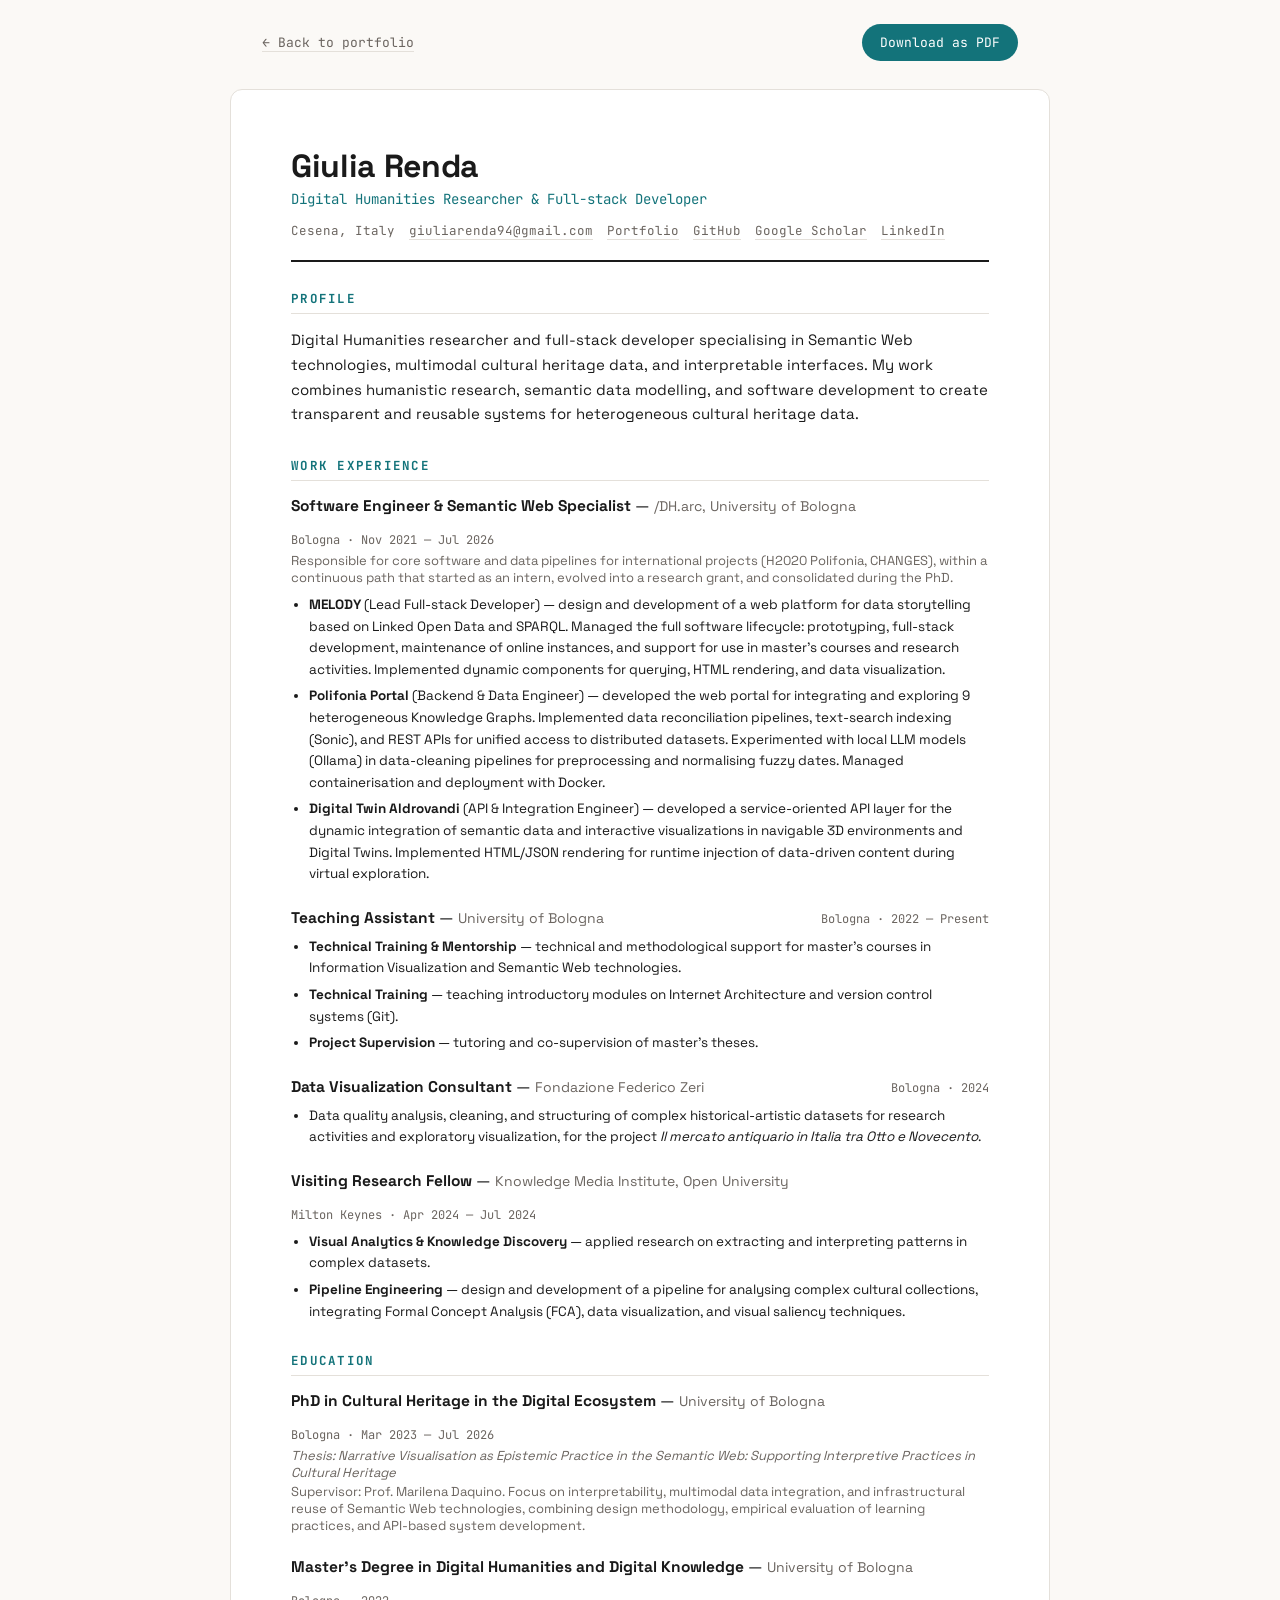
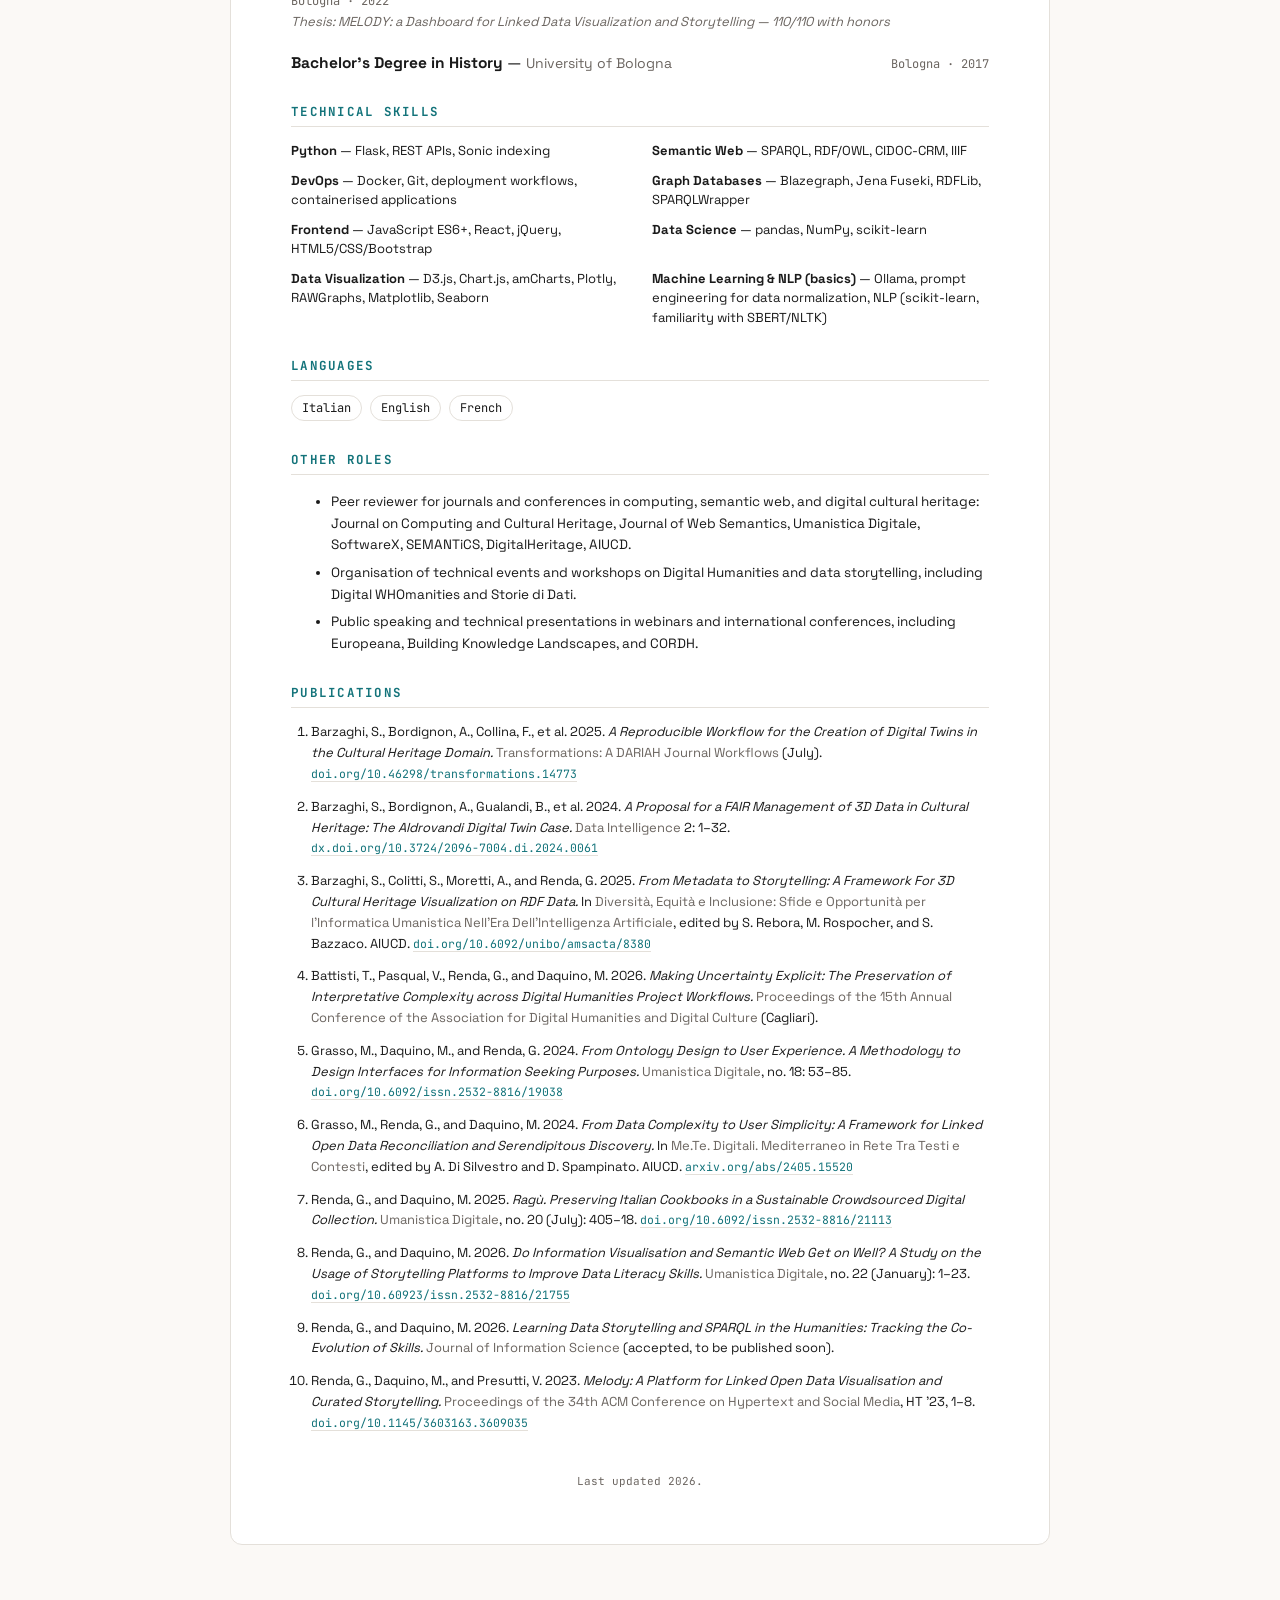
==== cv.html @ a8951ff9 "href" ====
<!DOCTYPE html>
<html lang="en">

<head>
    <meta charset="UTF-8">
    <meta name="viewport" content="width=device-width, initial-scale=1.0">
    <title>Giulia Renda — CV</title>
    <meta name="description" content="CV — Giulia Renda, Digital Humanities Researcher & Full-stack Developer.">
    <link rel="preconnect" href="https://fonts.googleapis.com">
    <link
        href="https://fonts.googleapis.com/css2?family=Space+Grotesk:wght@400;500;600;700&family=JetBrains+Mono:wght@400;500;700&display=swap"
        rel="stylesheet">
    <style>
        :root {
            --bg: #FBF9F6;
            --ink: #1A1A1A;
            --sub: #6b6560;
            --primary: #13737A;
            --accent: #FBCA89;
            --line: #E4E0DA;
            --font-display: 'Space Grotesk', sans-serif;
            --font-mono: 'JetBrains Mono', monospace;
        }

        * {
            box-sizing: border-box;
        }

        body {
            margin: 0;
            background: var(--bg);
            color: var(--ink);
            font-family: var(--font-display);
        }

        a {
            color: var(--primary);
        }

        .no-print {
            max-width: 820px;
            margin: 0 auto;
            padding: 24px 32px 0;
            display: flex;
            justify-content: space-between;
            align-items: center;
            gap: 16px;
            flex-wrap: wrap;
        }

        .back-link {
            font-family: var(--font-mono);
            font-size: 13px;
            text-decoration: none;
            color: var(--sub);
            border-bottom: 1px solid var(--line);
        }

        .back-link:hover {
            color: var(--primary);
            border-color: var(--primary);
        }

        .print-btn {
            font-family: var(--font-mono);
            font-size: 13px;
            color: #fff;
            background: var(--primary);
            border: none;
            padding: 10px 18px;
            border-radius: 100px;
            cursor: pointer;
            transition: background .18s;
        }

        .print-btn:hover {
            background: #0f5c62;
        }

        .cv {
            max-width: 820px;
            margin: 28px auto 80px;
            padding: 56px 60px;
            background: #fff;
            border: 1px solid var(--line);
            border-radius: 12px;
        }

        .cv-header {
            border-bottom: 2px solid var(--ink);
            padding-bottom: 20px;
            margin-bottom: 28px;
        }

        .cv-header h1 {
            font-size: 32px;
            font-weight: 700;
            margin: 0 0 4px;
            letter-spacing: -0.01em;
        }

        .cv-header .title {
            font-family: var(--font-mono);
            font-size: 14px;
            color: var(--primary);
            margin-bottom: 14px;
        }

        .contact-row {
            display: flex;
            flex-wrap: wrap;
            gap: 14px;
            font-family: var(--font-mono);
            font-size: 12.5px;
            color: var(--sub);
        }

        .contact-row a {
            color: var(--sub);
            text-decoration: none;
            border-bottom: 1px solid var(--line);
        }

        .contact-row a:hover {
            color: var(--primary);
            border-color: var(--primary);
        }

        section {
            margin-bottom: 30px;
        }

        h2 {
            font-family: var(--font-mono);
            font-size: 12.5px;
            text-transform: uppercase;
            letter-spacing: .1em;
            color: var(--primary);
            margin: 0 0 14px;
            padding-bottom: 6px;
            border-bottom: 1px solid var(--line);
        }

        p.summary {
            font-size: 15px;
            line-height: 1.65;
            color: var(--ink);
            margin: 0;
        }

        .entry {
            margin-bottom: 22px;
        }

        .entry:last-child {
            margin-bottom: 0;
        }

        .entry-head {
            display: flex;
            justify-content: space-between;
            align-items: baseline;
            gap: 16px;
            flex-wrap: wrap;
            margin-bottom: 4px;
        }

        .entry-role {
            font-weight: 700;
            font-size: 15.5px;
        }

        .entry-org {
            color: var(--sub);
            font-size: 14px;
        }

        .entry-meta {
            font-family: var(--font-mono);
            font-size: 12px;
            color: var(--sub);
            white-space: nowrap;
        }

        .entry-note {
            font-size: 13px;
            color: var(--sub);
            margin: 2px 0 6px;
        }

        .entry ul {
            margin: 8px 0 0;
            padding-left: 18px;
        }

        .entry li {
            font-size: 13.5px;
            line-height: 1.6;
            margin-bottom: 5px;
            color: var(--ink);
        }

        .entry .thesis {
            font-size: 13px;
            color: var(--sub);
            font-style: italic;
            margin-top: 4px;
        }

        .entry .supervisor {
            font-size: 13px;
            color: var(--sub);
            margin-top: 2px;
        }

        .skills-grid {
            display: grid;
            grid-template-columns: 1fr 1fr;
            gap: 10px 24px;
        }

        @media (max-width:600px) {
            .skills-grid {
                grid-template-columns: 1fr;
            }
        }

        .skill-row {
            font-size: 13px;
            line-height: 1.5;
        }

        .skill-row b {
            font-weight: 700;
        }

        .tags {
            display: flex;
            flex-wrap: wrap;
            gap: 8px;
        }

        .lang-tag {
            font-family: var(--font-mono);
            font-size: 12px;
            border: 1px solid var(--line);
            padding: 4px 10px;
            border-radius: 100px;
        }

        .other-roles li {
            font-size: 13.5px;
            line-height: 1.6;
            margin-bottom: 6px;
        }

        .pub-list {
            list-style: decimal;
            margin: 0;
            padding-left: 20px;
        }

        .pub-list li {
            font-size: 13px;
            line-height: 1.6;
            margin-bottom: 12px;
            color: var(--ink);
        }

        .pub-list .pub-title {
            font-style: italic;
        }

        .pub-list .pub-venue {
            color: var(--sub);
        }

        .pub-list a {
            font-family: var(--font-mono);
            font-size: 11.5px;
            text-decoration: none;
            border-bottom: 1px solid var(--line);
            white-space: nowrap;
        }

        .pub-list a:hover {
            color: var(--primary);
            border-color: var(--primary);
        }

        footer.cv-footer {
            font-family: var(--font-mono);
            font-size: 11px;
            color: var(--sub);
            text-align: center;
            margin-top: 40px;
        }

        @media print {
            body {
                background: #fff;
            }

            .no-print {
                display: none;
            }

            .cv {
                border: none;
                border-radius: 0;
                padding: 0;
                margin: 0;
                max-width: none;
            }

            a {
                color: var(--ink);
                text-decoration: underline;
            }

            @page {
                margin: 16mm;
            }
        }
    </style>
</head>

<body>

    <div class="no-print">
        <a class="back-link" href="index.html">← Back to portfolio</a>
        <button class="print-btn" onclick="window.print()">Download as PDF</button>
    </div>

    <main class="cv">
        <div class="cv-header">
            <h1>Giulia Renda</h1>
            <div class="title">Digital Humanities Researcher &amp; Full-stack Developer</div>
            <div class="contact-row">
                <span>Cesena, Italy</span>
                <a href="mailto:giuliarenda94@gmail.com">giuliarenda94@gmail.com</a>
                <a href="index.html">Portfolio</a>
                <a href="https://github.com/mondoboia" target="_blank" rel="noopener">GitHub</a>
                <a href="https://scholar.google.com/citations?user=-8XDbmkAAAAJ&hl=it" target="_blank"
                    rel="noopener">Google Scholar</a>
                <a href="https://www.linkedin.com/in/giuliarenda" target="_blank" rel="noopener">LinkedIn</a>
            </div>
        </div>

        <section>
            <h2>Profile</h2>
            <p class="summary">Digital Humanities researcher and full-stack developer specialising in Semantic Web
                technologies, multimodal cultural heritage data, and interpretable interfaces. My work combines
                humanistic research, semantic data modelling, and software development to create transparent and
                reusable systems for heterogeneous cultural heritage data.</p>
        </section>

        <section>
            <h2>Work Experience</h2>

            <div class="entry">
                <div class="entry-head">
                    <div><span class="entry-role">Software Engineer &amp; Semantic Web Specialist</span> — <span
                            class="entry-org">/DH.arc, University of Bologna</span></div>
                    <div class="entry-meta">Bologna · Nov 2021 — Jul 2026</div>
                </div>
                <div class="entry-note">Responsible for core software and data pipelines for international projects
                    (H2020 Polifonia, CHANGES), within a continuous path that started as an intern, evolved into a
                    research grant, and consolidated during the PhD.</div>
                <ul>
                    <li><b>MELODY</b> (Lead Full-stack Developer) — design and development of a web platform for data
                        storytelling based on Linked Open Data and SPARQL. Managed the full software lifecycle:
                        prototyping, full-stack development, maintenance of online instances, and support for use in
                        master's courses and research activities. Implemented dynamic components for querying, HTML
                        rendering, and data visualization.</li>
                    <li><b>Polifonia Portal</b> (Backend &amp; Data Engineer) — developed the web portal for integrating
                        and exploring 9 heterogeneous Knowledge Graphs. Implemented data reconciliation pipelines,
                        text-search indexing (Sonic), and REST APIs for unified access to distributed datasets.
                        Experimented with local LLM models (Ollama) in data-cleaning pipelines for preprocessing and
                        normalising fuzzy dates. Managed containerisation and deployment with Docker.</li>
                    <li><b>Digital Twin Aldrovandi</b> (API &amp; Integration Engineer) — developed a service-oriented
                        API layer for the dynamic integration of semantic data and interactive visualizations in
                        navigable 3D environments and Digital Twins. Implemented HTML/JSON rendering for runtime
                        injection of data-driven content during virtual exploration.</li>
                </ul>
            </div>

            <div class="entry">
                <div class="entry-head">
                    <div><span class="entry-role">Teaching Assistant</span> — <span class="entry-org">University of
                            Bologna</span></div>
                    <div class="entry-meta">Bologna · 2022 — Present</div>
                </div>
                <ul>
                    <li><b>Technical Training &amp; Mentorship</b> — technical and methodological support for master's
                        courses in Information Visualization and Semantic Web technologies.</li>
                    <li><b>Technical Training</b> — teaching introductory modules on Internet Architecture and version
                        control systems (Git).</li>
                    <li><b>Project Supervision</b> — tutoring and co-supervision of master's theses.</li>
                </ul>
            </div>

            <div class="entry">
                <div class="entry-head">
                    <div><span class="entry-role">Data Visualization Consultant</span> — <span
                            class="entry-org">Fondazione Federico Zeri</span></div>
                    <div class="entry-meta">Bologna · 2024</div>
                </div>
                <ul>
                    <li>Data quality analysis, cleaning, and structuring of complex historical-artistic datasets for
                        research activities and exploratory visualization, for the project <i>Il mercato antiquario in
                            Italia tra Otto e Novecento</i>.</li>
                </ul>
            </div>

            <div class="entry">
                <div class="entry-head">
                    <div><span class="entry-role">Visiting Research Fellow</span> — <span class="entry-org">Knowledge
                            Media Institute, Open University</span></div>
                    <div class="entry-meta">Milton Keynes · Apr 2024 — Jul 2024</div>
                </div>
                <ul>
                    <li><b>Visual Analytics &amp; Knowledge Discovery</b> — applied research on extracting and
                        interpreting patterns in complex datasets.</li>
                    <li><b>Pipeline Engineering</b> — design and development of a pipeline for analysing complex
                        cultural collections, integrating Formal Concept Analysis (FCA), data visualization, and visual
                        saliency techniques.</li>
                </ul>
            </div>
        </section>

        <section>
            <h2>Education</h2>

            <div class="entry">
                <div class="entry-head">
                    <div><span class="entry-role">PhD in Cultural Heritage in the Digital Ecosystem</span> — <span
                            class="entry-org">University of Bologna</span></div>
                    <div class="entry-meta">Bologna · Mar 2023 — Jul 2026</div>
                </div>
                <div class="thesis">Thesis: Narrative Visualisation as Epistemic Practice in the Semantic Web:
                    Supporting Interpretive Practices in Cultural Heritage</div>
                <div class="supervisor">Supervisor: Prof. Marilena Daquino. Focus on interpretability, multimodal data
                    integration, and infrastructural reuse of Semantic Web technologies, combining design methodology,
                    empirical evaluation of learning practices, and API-based system development.</div>
            </div>

            <div class="entry">
                <div class="entry-head">
                    <div><span class="entry-role">Master's Degree in Digital Humanities and Digital Knowledge</span> —
                        <span class="entry-org">University of Bologna</span>
                    </div>
                    <div class="entry-meta">Bologna · 2022</div>
                </div>
                <div class="thesis">Thesis: MELODY: a Dashboard for Linked Data Visualization and Storytelling — 110/110
                    with honors</div>
            </div>

            <div class="entry">
                <div class="entry-head">
                    <div><span class="entry-role">Bachelor's Degree in History</span> — <span
                            class="entry-org">University of Bologna</span></div>
                    <div class="entry-meta">Bologna · 2017</div>
                </div>
            </div>
        </section>

        <section>
            <h2>Technical Skills</h2>
            <div class="skills-grid">
                <div class="skill-row"><b>Python</b> — Flask, REST APIs, Sonic indexing</div>
                <div class="skill-row"><b>Semantic Web</b> — SPARQL, RDF/OWL, CIDOC-CRM, IIIF</div>
                <div class="skill-row"><b>DevOps</b> — Docker, Git, deployment workflows, containerised applications
                </div>
                <div class="skill-row"><b>Graph Databases</b> — Blazegraph, Jena Fuseki, RDFLib, SPARQLWrapper</div>
                <div class="skill-row"><b>Frontend</b> — JavaScript ES6+, React, jQuery, HTML5/CSS/Bootstrap</div>
                <div class="skill-row"><b>Data Science</b> — pandas, NumPy, scikit-learn</div>
                <div class="skill-row"><b>Data Visualization</b> — D3.js, Chart.js, amCharts, Plotly, RAWGraphs,
                    Matplotlib, Seaborn</div>
                <div class="skill-row"><b>Machine Learning &amp; NLP (basics)</b> — Ollama, prompt engineering for data
                    normalization, NLP (scikit-learn, familiarity with SBERT/NLTK)</div>
            </div>
        </section>

        <section>
            <h2>Languages</h2>
            <div class="tags">
                <span class="lang-tag">Italian</span>
                <span class="lang-tag">English</span>
                <span class="lang-tag">French</span>
            </div>
        </section>

        <section>
            <h2>Other Roles</h2>
            <ul class="other-roles">
                <li>Peer reviewer for journals and conferences in computing, semantic web, and digital cultural
                    heritage: Journal on Computing and Cultural Heritage, Journal of Web Semantics, Umanistica Digitale,
                    SoftwareX, SEMANTiCS, DigitalHeritage, AIUCD.</li>
                <li>Organisation of technical events and workshops on Digital Humanities and data storytelling,
                    including Digital WHOmanities and Storie di Dati.</li>
                <li>Public speaking and technical presentations in webinars and international conferences, including
                    Europeana, Building Knowledge Landscapes, and CORDH.</li>
            </ul>
        </section>

        <section>
            <h2>Publications</h2>
            <ol class="pub-list">
                <li>Barzaghi, S., Bordignon, A., Collina, F., et al. 2025. <span class="pub-title">A Reproducible
                        Workflow for the Creation of Digital Twins in the Cultural Heritage Domain.</span> <span
                        class="pub-venue">Transformations: A DARIAH Journal Workflows</span> (July). <a
                        href="https://doi.org/10.46298/transformations.14773" target="_blank"
                        rel="noopener">doi.org/10.46298/transformations.14773</a></li>
                <li>Barzaghi, S., Bordignon, A., Gualandi, B., et al. 2024. <span class="pub-title">A Proposal for a
                        FAIR Management of 3D Data in Cultural Heritage: The Aldrovandi Digital Twin Case.</span> <span
                        class="pub-venue">Data Intelligence</span> 2: 1–32. <a
                        href="https://dx.doi.org/10.3724/2096-7004.di.2024.0061" target="_blank"
                        rel="noopener">dx.doi.org/10.3724/2096-7004.di.2024.0061</a></li>
                <li>Barzaghi, S., Colitti, S., Moretti, A., and Renda, G. 2025. <span class="pub-title">From Metadata to
                        Storytelling: A Framework For 3D Cultural Heritage Visualization on RDF Data.</span> In <span
                        class="pub-venue">Diversità, Equità e Inclusione: Sfide e Opportunità per l'Informatica
                        Umanistica Nell'Era Dell'Intelligenza Artificiale</span>, edited by S. Rebora, M. Rospocher, and
                    S. Bazzaco. AIUCD. <a href="https://doi.org/10.6092/unibo/amsacta/8380" target="_blank"
                        rel="noopener">doi.org/10.6092/unibo/amsacta/8380</a></li>
                <li>Battisti, T., Pasqual, V., Renda, G., and Daquino, M. 2026. <span class="pub-title">Making
                        Uncertainty Explicit: The Preservation of Interpretative Complexity across Digital Humanities
                        Project Workflows.</span> <span class="pub-venue">Proceedings of the 15th Annual Conference of
                        the Association for Digital Humanities and Digital Culture</span> (Cagliari).</li>
                <li>Grasso, M., Daquino, M., and Renda, G. 2024. <span class="pub-title">From Ontology Design to User
                        Experience. A Methodology to Design Interfaces for Information Seeking Purposes.</span> <span
                        class="pub-venue">Umanistica Digitale</span>, no. 18: 53–85. <a
                        href="https://doi.org/10.6092/issn.2532-8816/19038" target="_blank"
                        rel="noopener">doi.org/10.6092/issn.2532-8816/19038</a></li>
                <li>Grasso, M., Renda, G., and Daquino, M. 2024. <span class="pub-title">From Data Complexity to User
                        Simplicity: A Framework for Linked Open Data Reconciliation and Serendipitous Discovery.</span>
                    In <span class="pub-venue">Me.Te. Digitali. Mediterraneo in Rete Tra Testi e Contesti</span>, edited
                    by A. Di Silvestro and D. Spampinato. AIUCD. <a href="https://arxiv.org/abs/2405.15520"
                        target="_blank" rel="noopener">arxiv.org/abs/2405.15520</a></li>
                <li>Renda, G., and Daquino, M. 2025. <span class="pub-title">Ragù. Preserving Italian Cookbooks in a
                        Sustainable Crowdsourced Digital Collection.</span> <span class="pub-venue">Umanistica
                        Digitale</span>, no. 20 (July): 405–18. <a href="https://doi.org/10.6092/issn.2532-8816/21113"
                        target="_blank" rel="noopener">doi.org/10.6092/issn.2532-8816/21113</a></li>
                <li>Renda, G., and Daquino, M. 2026. <span class="pub-title">Do Information Visualisation and Semantic
                        Web Get on Well? A Study on the Usage of Storytelling Platforms to Improve Data Literacy
                        Skills.</span> <span class="pub-venue">Umanistica Digitale</span>, no. 22 (January): 1–23. <a
                        href="https://doi.org/10.60923/issn.2532-8816/21755" target="_blank"
                        rel="noopener">doi.org/10.60923/issn.2532-8816/21755</a></li>
                <li>Renda, G., and Daquino, M. 2026. <span class="pub-title">Learning Data Storytelling and SPARQL in
                        the Humanities: Tracking the Co-Evolution of Skills.</span> <span class="pub-venue">Journal of
                        Information Science</span> (accepted, to be published soon).</li>
                <li>Renda, G., Daquino, M., and Presutti, V. 2023. <span class="pub-title">Melody: A Platform for Linked
                        Open Data Visualisation and Curated Storytelling.</span> <span class="pub-venue">Proceedings of
                        the 34th ACM Conference on Hypertext and Social Media</span>, HT '23, 1–8. <a
                        href="https://doi.org/10.1145/3603163.3609035" target="_blank"
                        rel="noopener">doi.org/10.1145/3603163.3609035</a></li>
            </ol>
        </section>

        <footer class="cv-footer">Last updated 2026.</footer>
    </main>

</body>

</html>
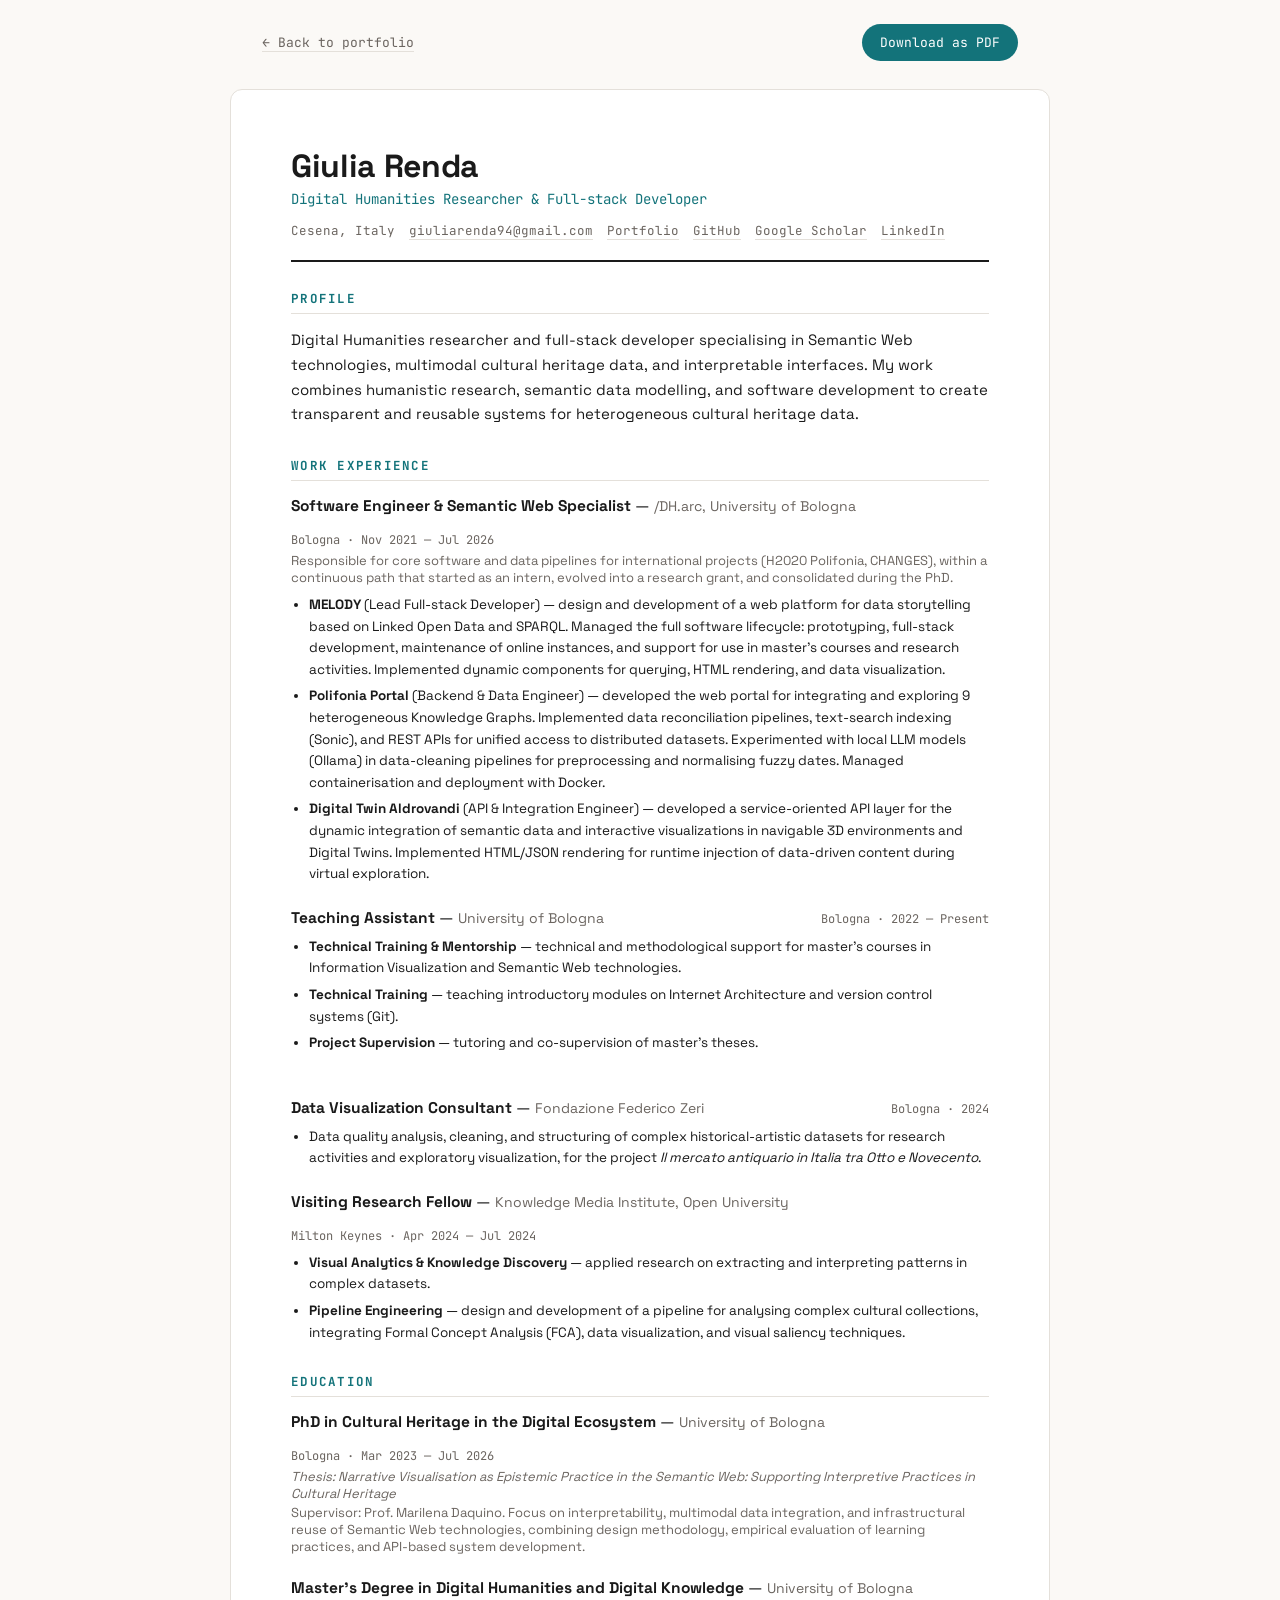
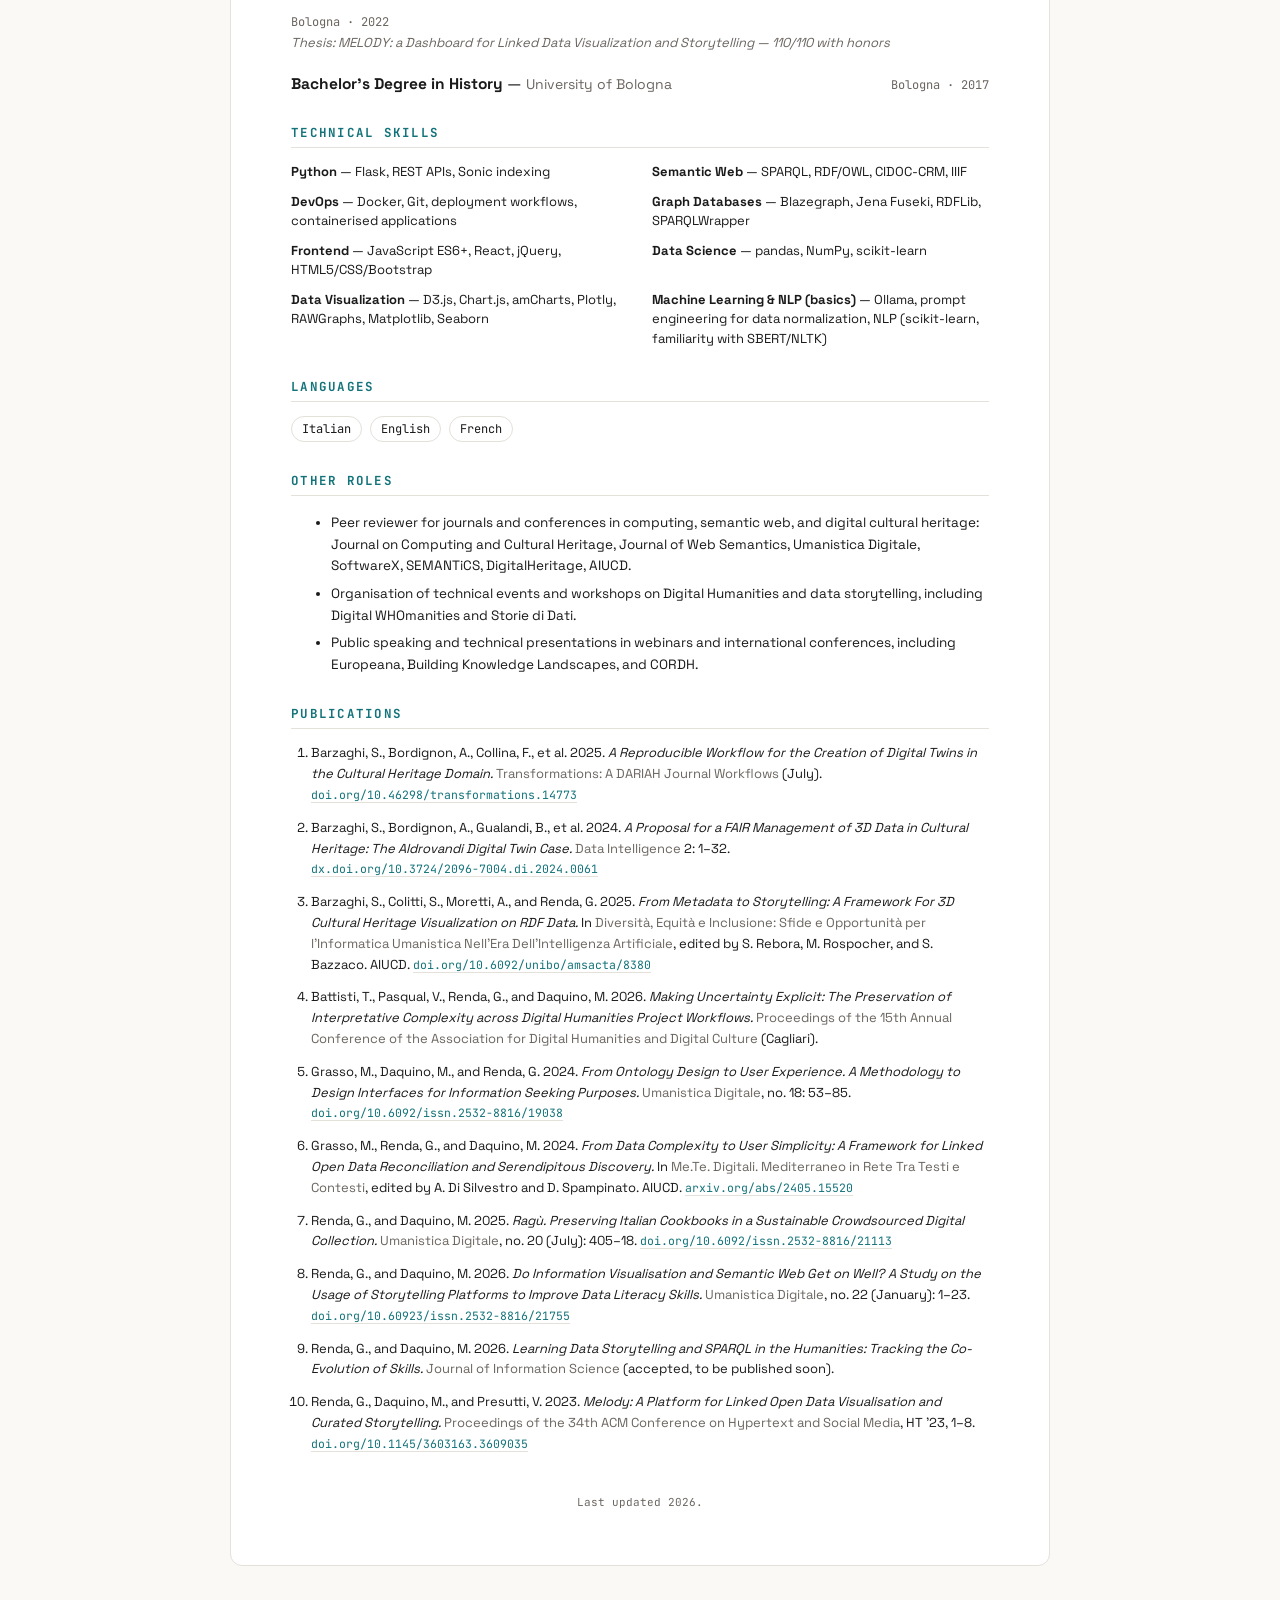
==== commit d3fd4d96: "stack terminology" ====
--- a/cv.html
+++ b/cv.html
@@ -399,7 +399,7 @@
                     <li><b>Project Supervision</b> — tutoring and co-supervision of master's theses.</li>
                 </ul>
             </div>
-
+            <br>
             <div class="entry">
                 <div class="entry-head">
                     <div><span class="entry-role">Data Visualization Consultant</span> — <span
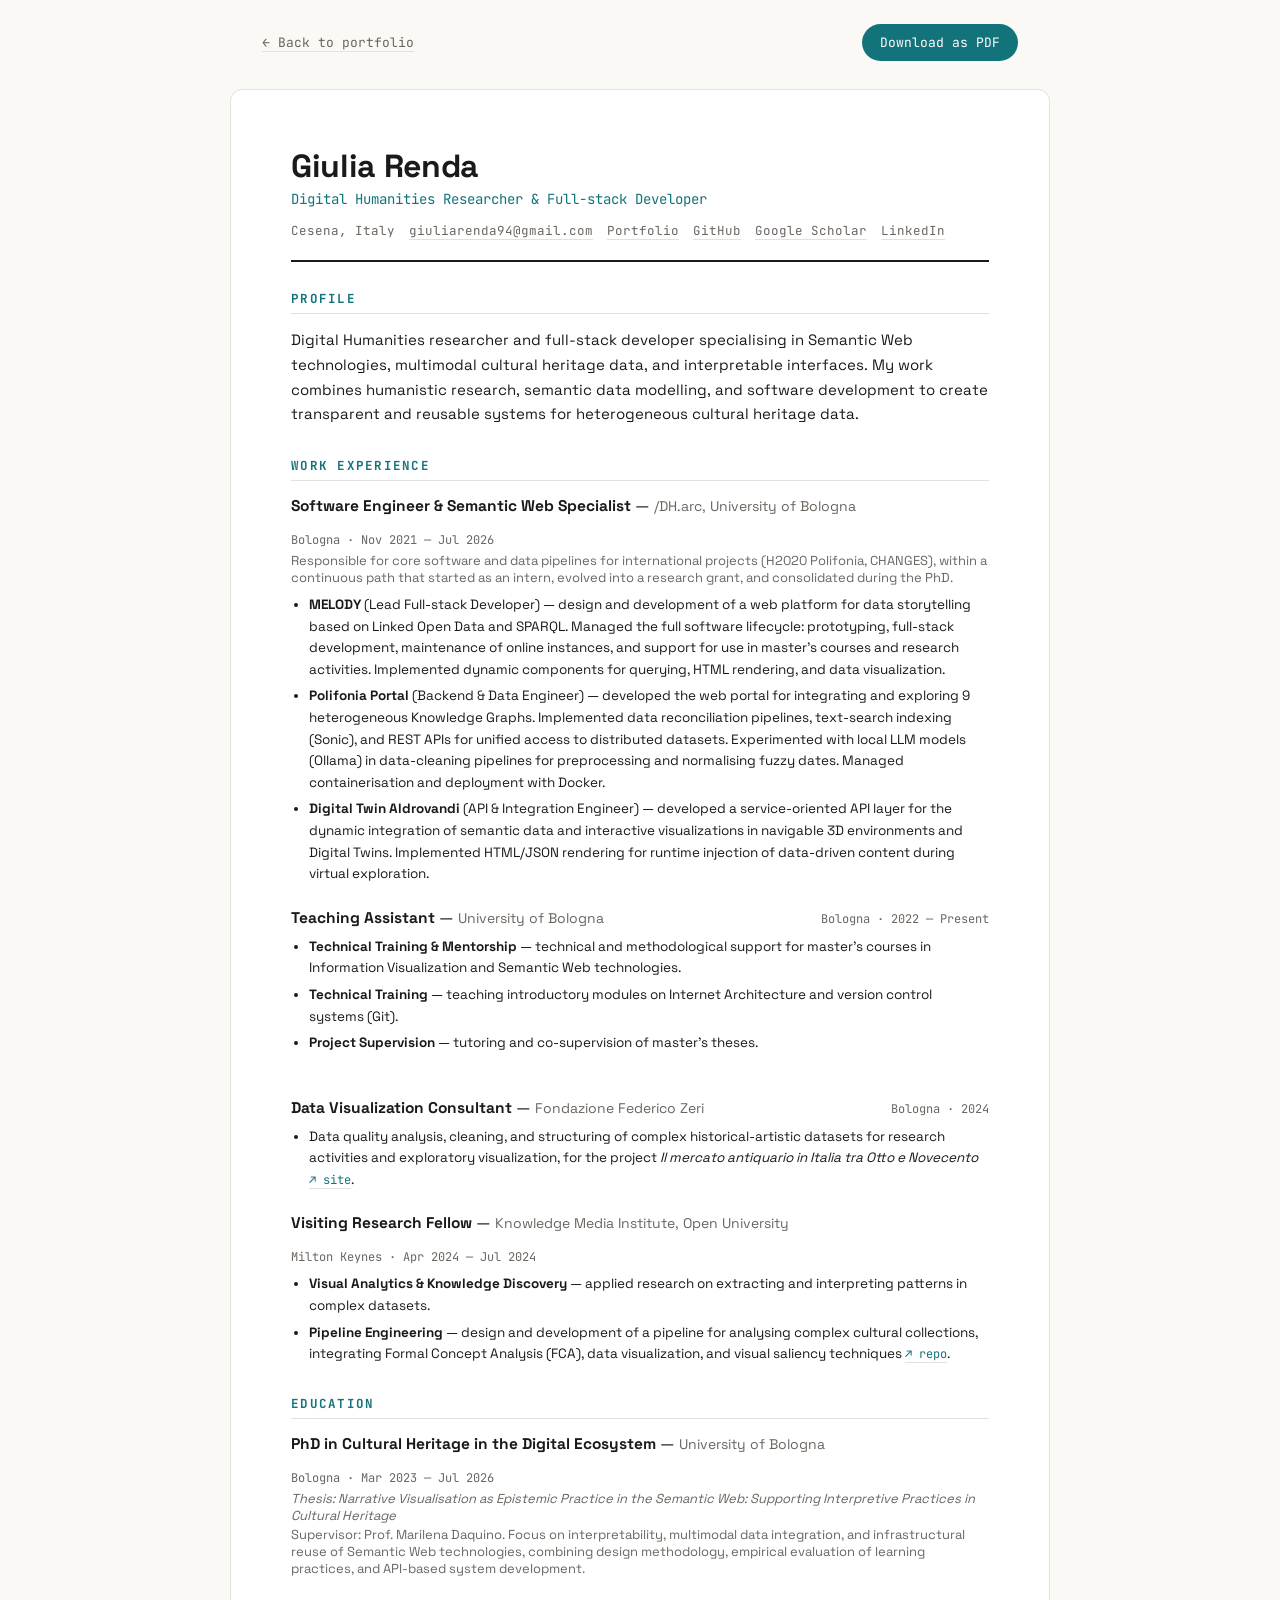
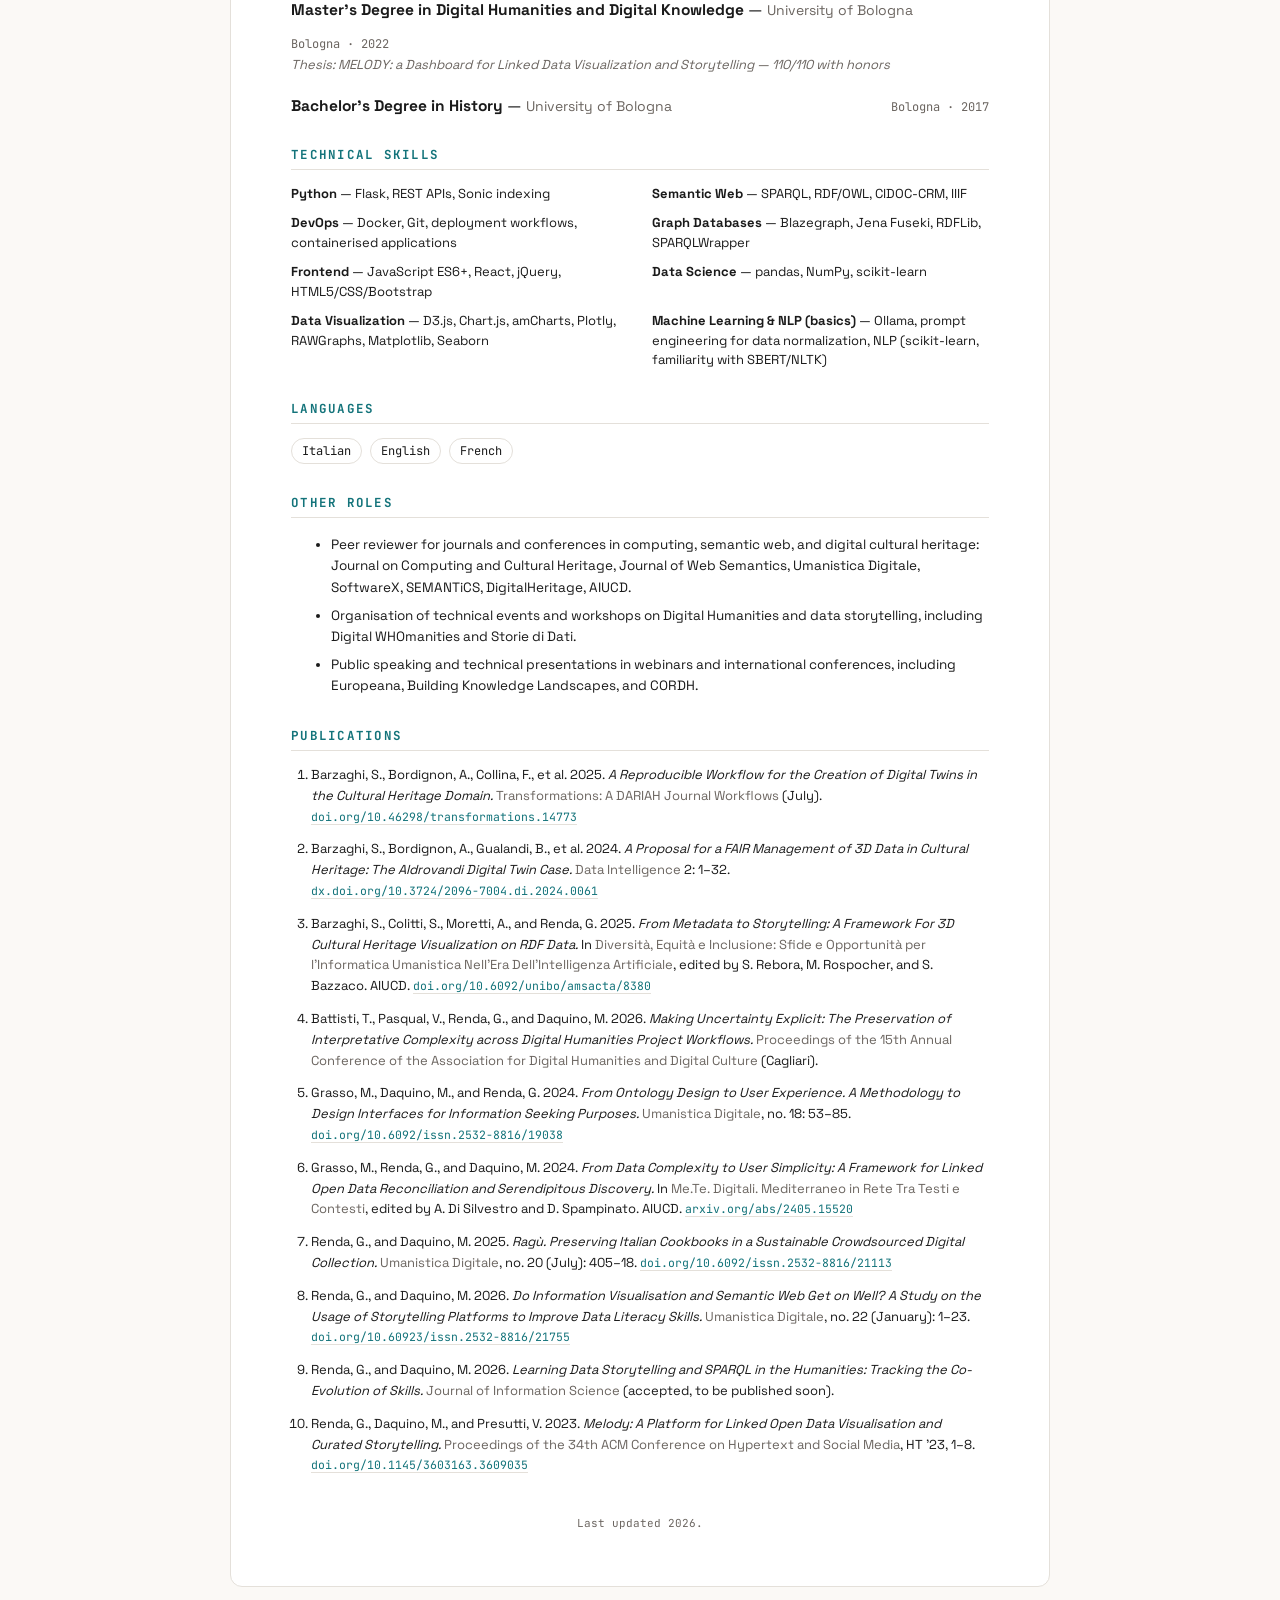
==== commit 13a83bba: "links" ====
--- a/cv.html
+++ b/cv.html
@@ -77,6 +77,14 @@
             background: #0f5c62;
         }
 
+        .print-hint {
+            font-family: var(--font-mono);
+            font-size: 11px;
+            color: var(--sub);
+            margin: 6px 0 0;
+            text-align: right;
+        }
+
         .cv {
             max-width: 820px;
             margin: 28px auto 80px;
@@ -213,6 +221,19 @@
             margin-top: 2px;
         }
 
+        .entry-link {
+            font-family: var(--font-mono);
+            font-size: 12px;
+            text-decoration: none;
+            color: var(--primary);
+            border-bottom: 1px solid var(--line);
+            white-space: nowrap;
+        }
+
+        .entry-link:hover {
+            border-color: var(--primary);
+        }
+
         .skills-grid {
             display: grid;
             grid-template-columns: 1fr 1fr;
@@ -329,7 +350,9 @@
 
     <div class="no-print">
         <a class="back-link" href="index.html">← Back to portfolio</a>
-        <button class="print-btn" onclick="window.print()">Download as PDF</button>
+        <div>
+            <button class="print-btn" onclick="window.print()">Download as PDF</button>
+        </div>
     </div>
 
     <main class="cv">
@@ -341,8 +364,7 @@
                 <a href="mailto:giuliarenda94@gmail.com">giuliarenda94@gmail.com</a>
                 <a href="index.html">Portfolio</a>
                 <a href="https://github.com/mondoboia" target="_blank" rel="noopener">GitHub</a>
-                <a href="https://scholar.google.com/citations?user=-8XDbmkAAAAJ&hl=it" target="_blank"
-                    rel="noopener">Google Scholar</a>
+                <a href="#" target="_blank" rel="noopener">Google Scholar</a>
                 <a href="https://www.linkedin.com/in/giuliarenda" target="_blank" rel="noopener">LinkedIn</a>
             </div>
         </div>
@@ -409,7 +431,9 @@
                 <ul>
                     <li>Data quality analysis, cleaning, and structuring of complex historical-artistic datasets for
                         research activities and exploratory visualization, for the project <i>Il mercato antiquario in
-                            Italia tra Otto e Novecento</i>.</li>
+                            Italia tra Otto e Novecento</i> <a
+                            href="https://fondazionefedericozeri.github.io/Mercato_dell_arte/" class="entry-link"
+                            target="_blank" rel="noopener">↗ site</a>.</li>
                 </ul>
             </div>
 
@@ -424,7 +448,9 @@
                         interpreting patterns in complex datasets.</li>
                     <li><b>Pipeline Engineering</b> — design and development of a pipeline for analysing complex
                         cultural collections, integrating Formal Concept Analysis (FCA), data visualization, and visual
-                        saliency techniques.</li>
+                        saliency techniques <a href="https://github.com/mondoboia/conceptual-saliency"
+                            class="entry-link" target="_blank" rel="noopener">↗ repo</a>.
+                    </li>
                 </ul>
             </div>
         </section>
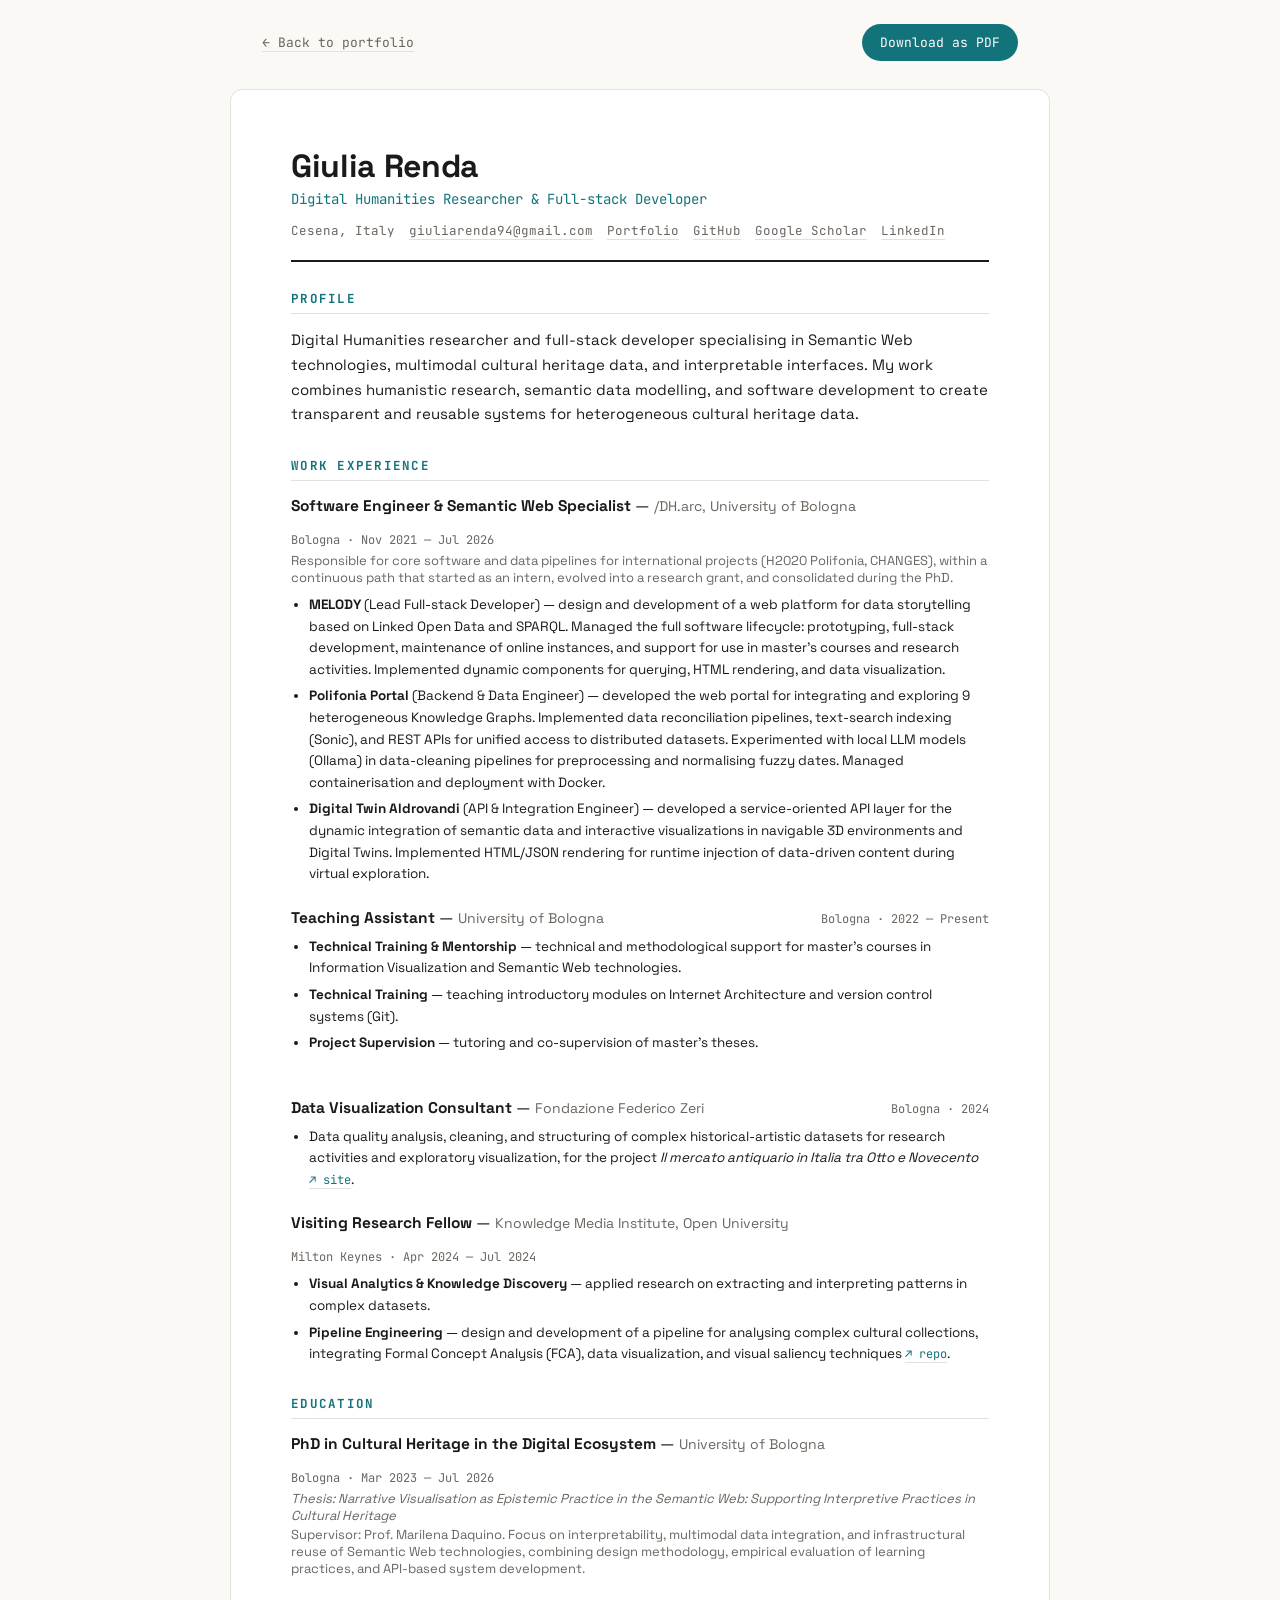
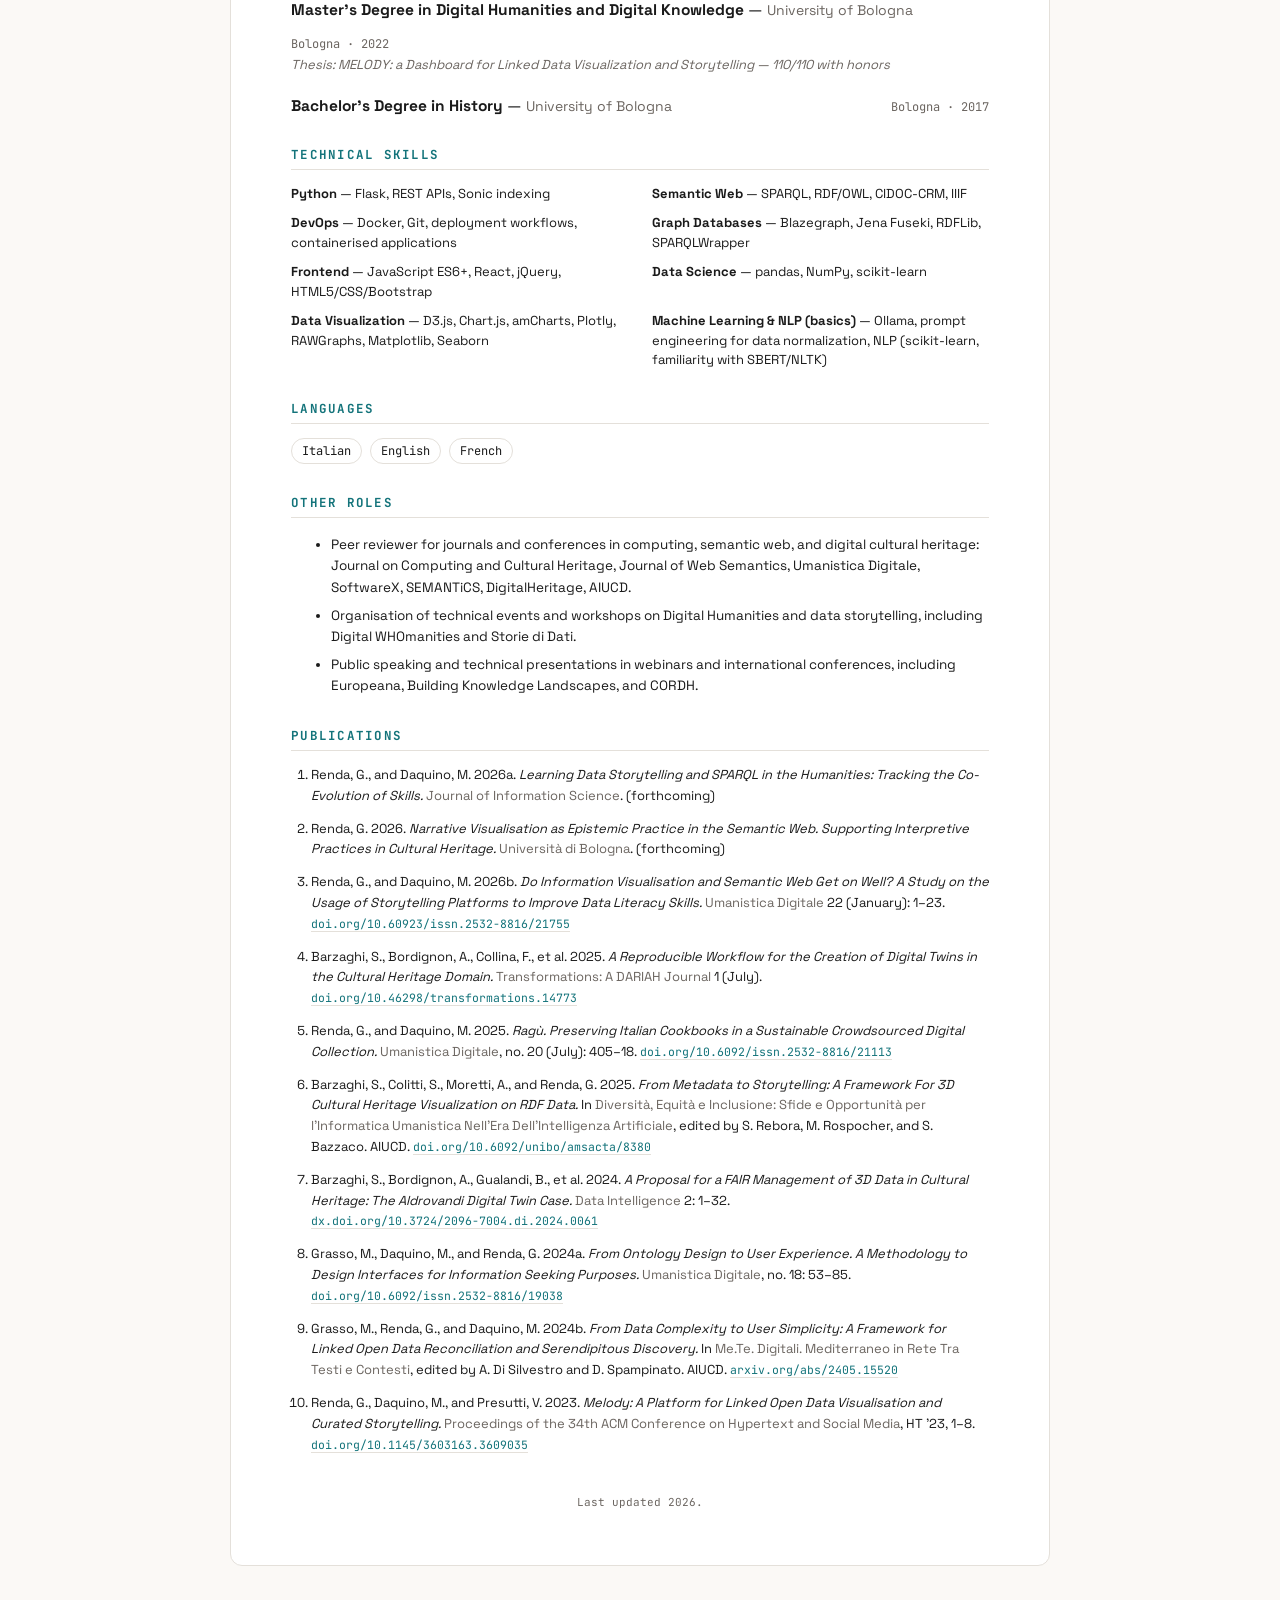
==== commit 30323611: "publications update" ====
--- a/cv.html
+++ b/cv.html
@@ -364,7 +364,8 @@
                 <a href="mailto:giuliarenda94@gmail.com">giuliarenda94@gmail.com</a>
                 <a href="index.html">Portfolio</a>
                 <a href="https://github.com/mondoboia" target="_blank" rel="noopener">GitHub</a>
-                <a href="#" target="_blank" rel="noopener">Google Scholar</a>
+                <a href="https://scholar.google.com/citations?user=-8XDbmkAAAAJ&hl=en" target="_blank"
+                    rel="noopener">Google Scholar</a>
                 <a href="https://www.linkedin.com/in/giuliarenda" target="_blank" rel="noopener">LinkedIn</a>
             </div>
         </div>
@@ -533,48 +534,47 @@
         <section>
             <h2>Publications</h2>
             <ol class="pub-list">
+                <li>Renda, G., and Daquino, M. 2026a. <span class="pub-title">Learning Data Storytelling and SPARQL in
+                        the Humanities: Tracking the Co-Evolution of Skills.</span> <span class="pub-venue">Journal of
+                        Information Science</span>. (forthcoming)</li>
+                <li>Renda, G. 2026. <span class="pub-title">Narrative Visualisation as Epistemic Practice in the
+                        Semantic Web. Supporting Interpretive Practices in Cultural Heritage.</span> <span
+                        class="pub-venue">Università di Bologna</span>. (forthcoming)</li>
+                <li>Renda, G., and Daquino, M. 2026b. <span class="pub-title">Do Information Visualisation and Semantic
+                        Web Get on Well? A Study on the Usage of Storytelling Platforms to Improve Data Literacy
+                        Skills.</span> <span class="pub-venue">Umanistica Digitale</span> 22 (January): 1–23. <a
+                        href="https://doi.org/10.60923/issn.2532-8816/21755" target="_blank"
+                        rel="noopener">doi.org/10.60923/issn.2532-8816/21755</a></li>
                 <li>Barzaghi, S., Bordignon, A., Collina, F., et al. 2025. <span class="pub-title">A Reproducible
                         Workflow for the Creation of Digital Twins in the Cultural Heritage Domain.</span> <span
-                        class="pub-venue">Transformations: A DARIAH Journal Workflows</span> (July). <a
+                        class="pub-venue">Transformations: A DARIAH Journal</span> 1 (July). <a
                         href="https://doi.org/10.46298/transformations.14773" target="_blank"
                         rel="noopener">doi.org/10.46298/transformations.14773</a></li>
-                <li>Barzaghi, S., Bordignon, A., Gualandi, B., et al. 2024. <span class="pub-title">A Proposal for a
-                        FAIR Management of 3D Data in Cultural Heritage: The Aldrovandi Digital Twin Case.</span> <span
-                        class="pub-venue">Data Intelligence</span> 2: 1–32. <a
-                        href="https://dx.doi.org/10.3724/2096-7004.di.2024.0061" target="_blank"
-                        rel="noopener">dx.doi.org/10.3724/2096-7004.di.2024.0061</a></li>
+                <li>Renda, G., and Daquino, M. 2025. <span class="pub-title">Ragù. Preserving Italian Cookbooks in a
+                        Sustainable Crowdsourced Digital Collection.</span> <span class="pub-venue">Umanistica
+                        Digitale</span>, no. 20 (July): 405–18. <a href="https://doi.org/10.6092/issn.2532-8816/21113"
+                        target="_blank" rel="noopener">doi.org/10.6092/issn.2532-8816/21113</a></li>
                 <li>Barzaghi, S., Colitti, S., Moretti, A., and Renda, G. 2025. <span class="pub-title">From Metadata to
                         Storytelling: A Framework For 3D Cultural Heritage Visualization on RDF Data.</span> In <span
                         class="pub-venue">Diversità, Equità e Inclusione: Sfide e Opportunità per l'Informatica
                         Umanistica Nell'Era Dell'Intelligenza Artificiale</span>, edited by S. Rebora, M. Rospocher, and
                     S. Bazzaco. AIUCD. <a href="https://doi.org/10.6092/unibo/amsacta/8380" target="_blank"
                         rel="noopener">doi.org/10.6092/unibo/amsacta/8380</a></li>
-                <li>Battisti, T., Pasqual, V., Renda, G., and Daquino, M. 2026. <span class="pub-title">Making
-                        Uncertainty Explicit: The Preservation of Interpretative Complexity across Digital Humanities
-                        Project Workflows.</span> <span class="pub-venue">Proceedings of the 15th Annual Conference of
-                        the Association for Digital Humanities and Digital Culture</span> (Cagliari).</li>
-                <li>Grasso, M., Daquino, M., and Renda, G. 2024. <span class="pub-title">From Ontology Design to User
+                <li>Barzaghi, S., Bordignon, A., Gualandi, B., et al. 2024. <span class="pub-title">A Proposal for a
+                        FAIR Management of 3D Data in Cultural Heritage: The Aldrovandi Digital Twin Case.</span> <span
+                        class="pub-venue">Data Intelligence</span> 2: 1–32. <a
+                        href="https://dx.doi.org/10.3724/2096-7004.di.2024.0061" target="_blank"
+                        rel="noopener">dx.doi.org/10.3724/2096-7004.di.2024.0061</a></li>
+                <li>Grasso, M., Daquino, M., and Renda, G. 2024a. <span class="pub-title">From Ontology Design to User
                         Experience. A Methodology to Design Interfaces for Information Seeking Purposes.</span> <span
                         class="pub-venue">Umanistica Digitale</span>, no. 18: 53–85. <a
                         href="https://doi.org/10.6092/issn.2532-8816/19038" target="_blank"
                         rel="noopener">doi.org/10.6092/issn.2532-8816/19038</a></li>
-                <li>Grasso, M., Renda, G., and Daquino, M. 2024. <span class="pub-title">From Data Complexity to User
+                <li>Grasso, M., Renda, G., and Daquino, M. 2024b. <span class="pub-title">From Data Complexity to User
                         Simplicity: A Framework for Linked Open Data Reconciliation and Serendipitous Discovery.</span>
                     In <span class="pub-venue">Me.Te. Digitali. Mediterraneo in Rete Tra Testi e Contesti</span>, edited
                     by A. Di Silvestro and D. Spampinato. AIUCD. <a href="https://arxiv.org/abs/2405.15520"
                         target="_blank" rel="noopener">arxiv.org/abs/2405.15520</a></li>
-                <li>Renda, G., and Daquino, M. 2025. <span class="pub-title">Ragù. Preserving Italian Cookbooks in a
-                        Sustainable Crowdsourced Digital Collection.</span> <span class="pub-venue">Umanistica
-                        Digitale</span>, no. 20 (July): 405–18. <a href="https://doi.org/10.6092/issn.2532-8816/21113"
-                        target="_blank" rel="noopener">doi.org/10.6092/issn.2532-8816/21113</a></li>
-                <li>Renda, G., and Daquino, M. 2026. <span class="pub-title">Do Information Visualisation and Semantic
-                        Web Get on Well? A Study on the Usage of Storytelling Platforms to Improve Data Literacy
-                        Skills.</span> <span class="pub-venue">Umanistica Digitale</span>, no. 22 (January): 1–23. <a
-                        href="https://doi.org/10.60923/issn.2532-8816/21755" target="_blank"
-                        rel="noopener">doi.org/10.60923/issn.2532-8816/21755</a></li>
-                <li>Renda, G., and Daquino, M. 2026. <span class="pub-title">Learning Data Storytelling and SPARQL in
-                        the Humanities: Tracking the Co-Evolution of Skills.</span> <span class="pub-venue">Journal of
-                        Information Science</span> (accepted, to be published soon).</li>
                 <li>Renda, G., Daquino, M., and Presutti, V. 2023. <span class="pub-title">Melody: A Platform for Linked
                         Open Data Visualisation and Curated Storytelling.</span> <span class="pub-venue">Proceedings of
                         the 34th ACM Conference on Hypertext and Social Media</span>, HT '23, 1–8. <a
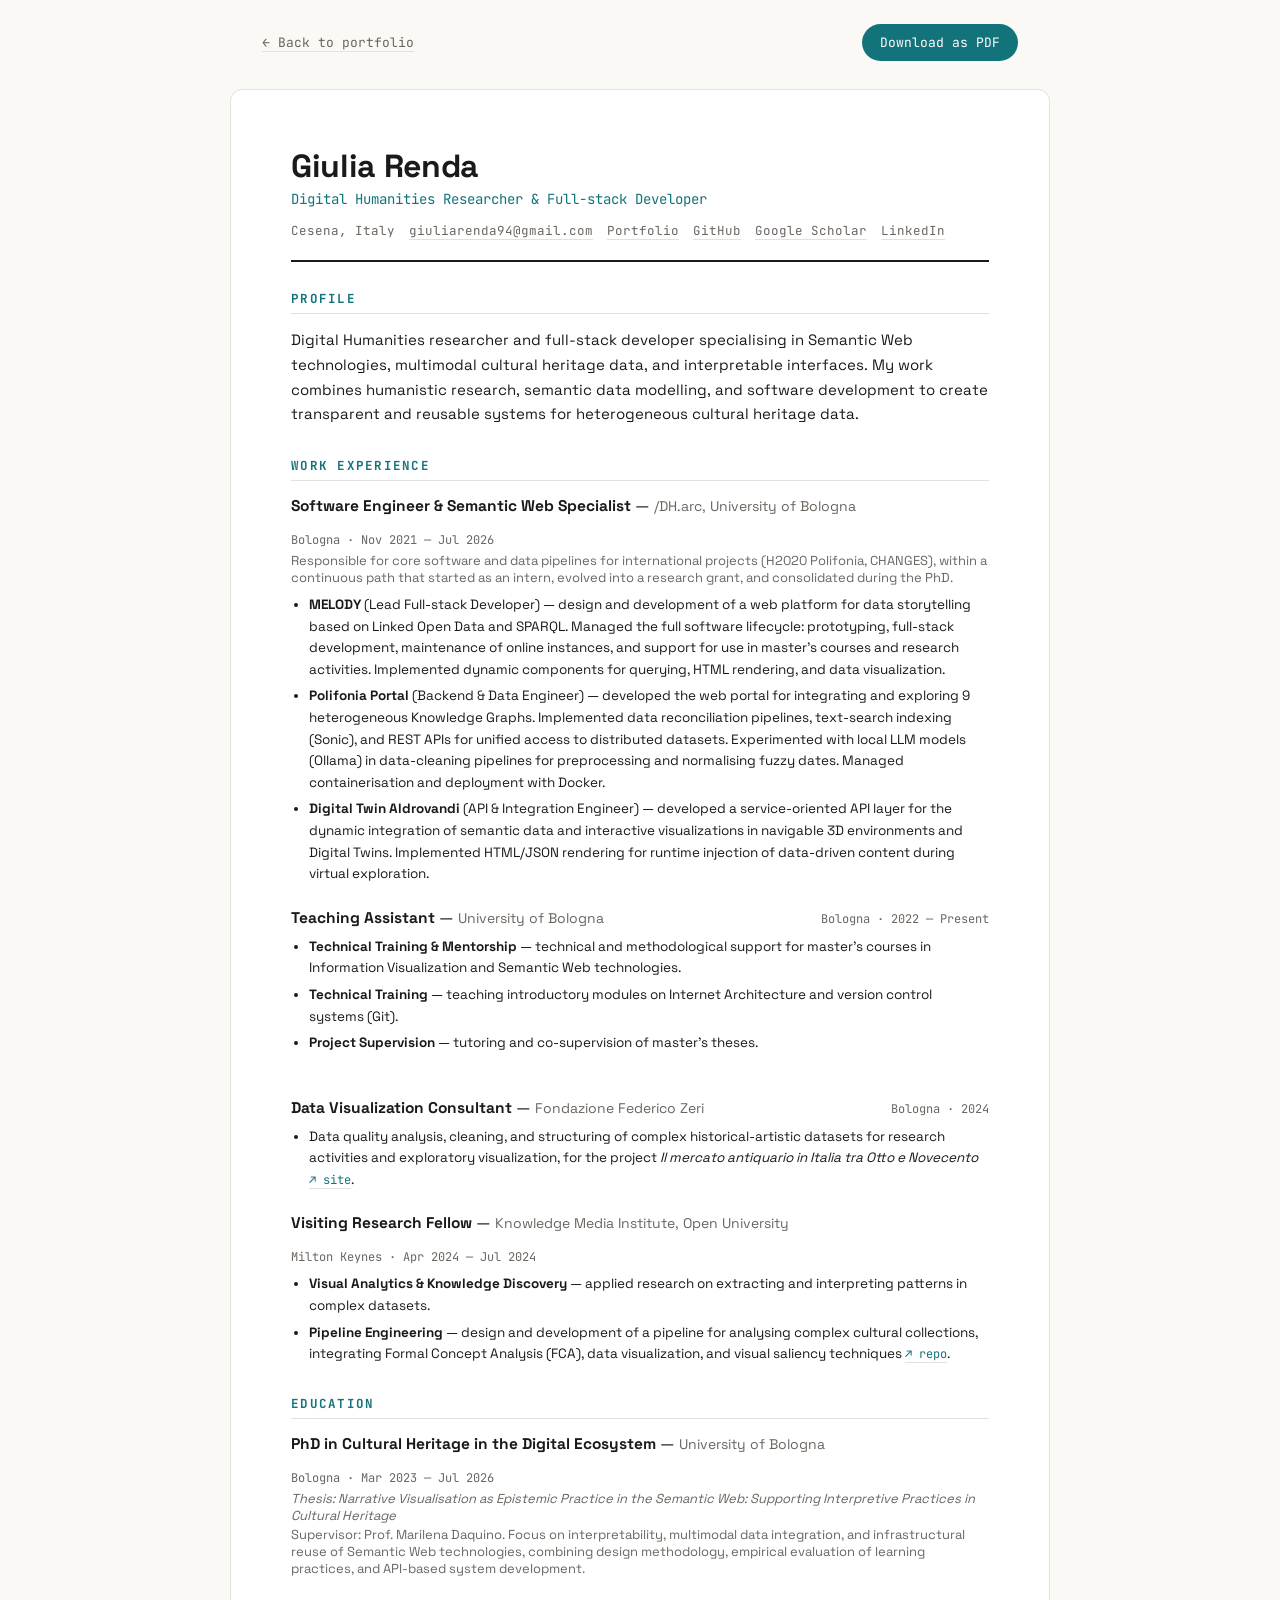
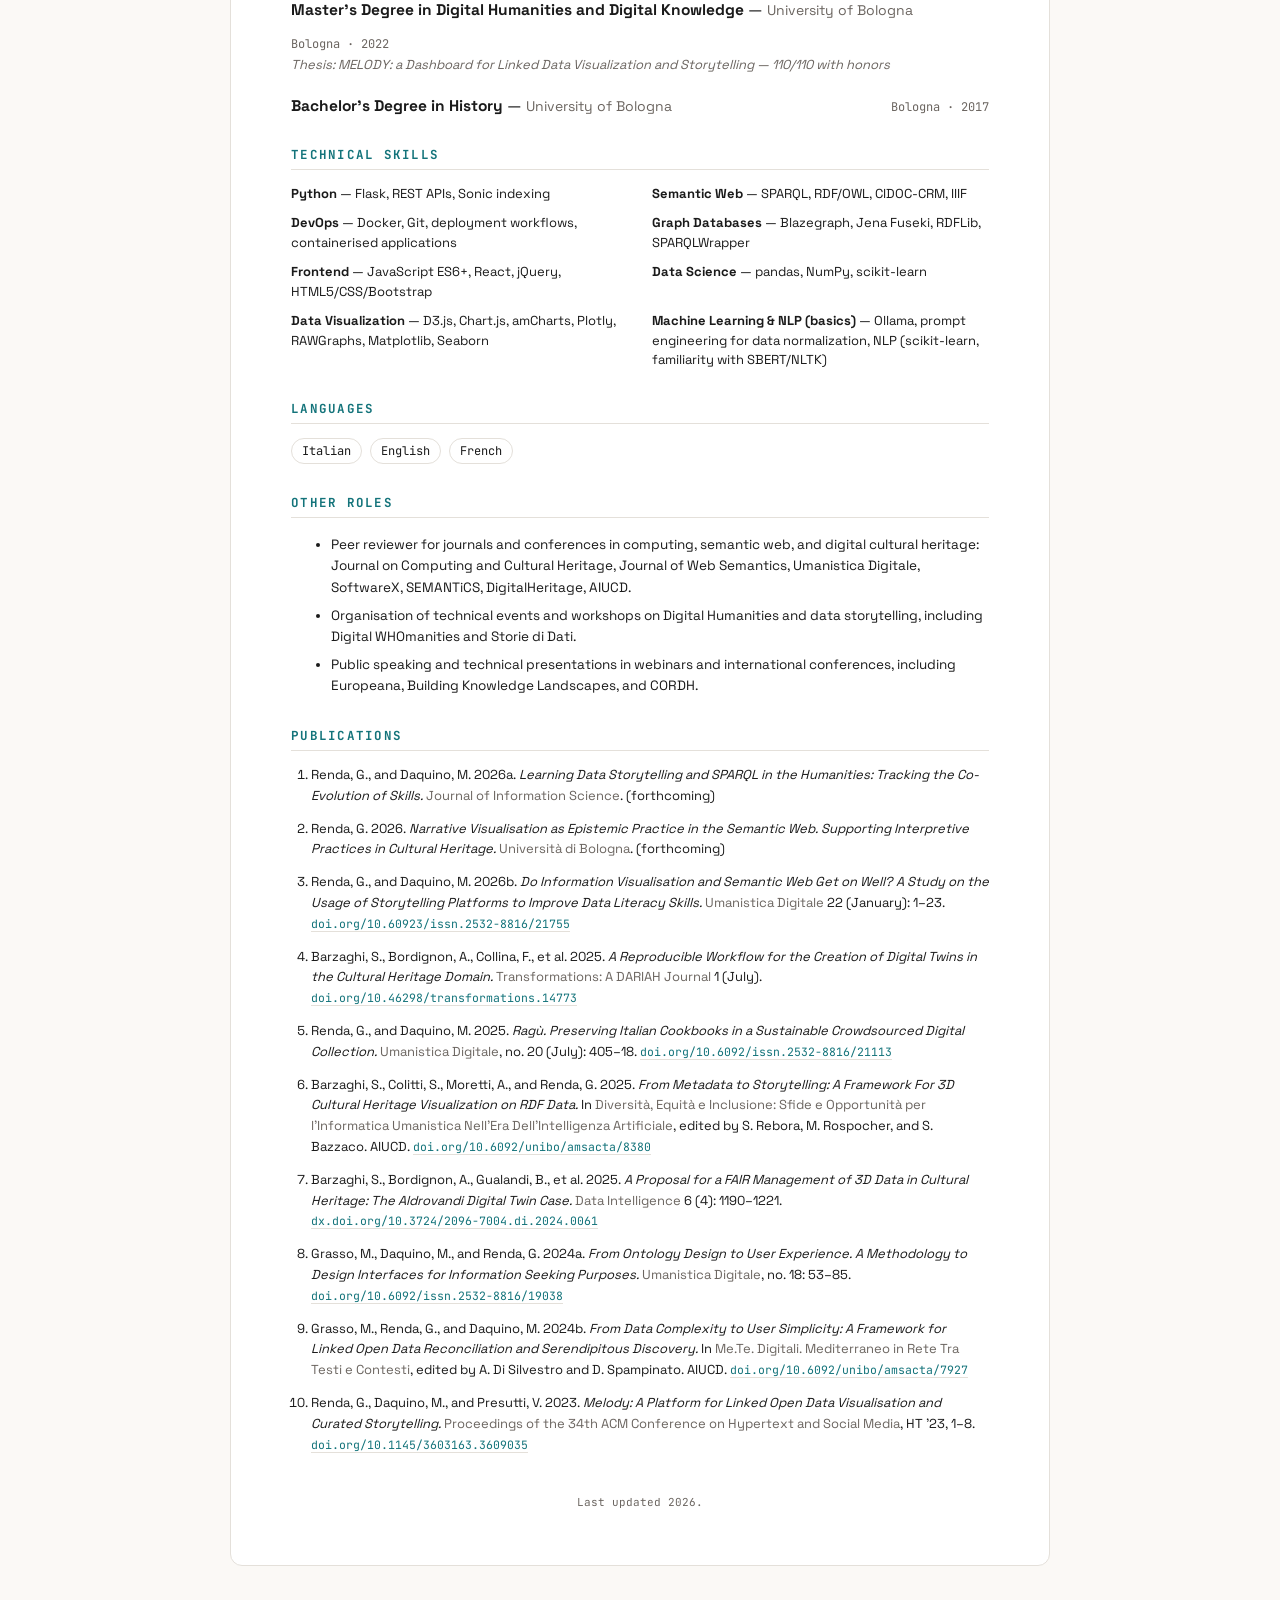
==== commit 9ce56d4b: "publications update" ====
--- a/cv.html
+++ b/cv.html
@@ -560,9 +560,9 @@
                         Umanistica Nell'Era Dell'Intelligenza Artificiale</span>, edited by S. Rebora, M. Rospocher, and
                     S. Bazzaco. AIUCD. <a href="https://doi.org/10.6092/unibo/amsacta/8380" target="_blank"
                         rel="noopener">doi.org/10.6092/unibo/amsacta/8380</a></li>
-                <li>Barzaghi, S., Bordignon, A., Gualandi, B., et al. 2024. <span class="pub-title">A Proposal for a
+                <li>Barzaghi, S., Bordignon, A., Gualandi, B., et al. 2025. <span class="pub-title">A Proposal for a
                         FAIR Management of 3D Data in Cultural Heritage: The Aldrovandi Digital Twin Case.</span> <span
-                        class="pub-venue">Data Intelligence</span> 2: 1–32. <a
+                        class="pub-venue">Data Intelligence</span> 6 (4): 1190–1221. <a
                         href="https://dx.doi.org/10.3724/2096-7004.di.2024.0061" target="_blank"
                         rel="noopener">dx.doi.org/10.3724/2096-7004.di.2024.0061</a></li>
                 <li>Grasso, M., Daquino, M., and Renda, G. 2024a. <span class="pub-title">From Ontology Design to User
@@ -573,8 +573,8 @@
                 <li>Grasso, M., Renda, G., and Daquino, M. 2024b. <span class="pub-title">From Data Complexity to User
                         Simplicity: A Framework for Linked Open Data Reconciliation and Serendipitous Discovery.</span>
                     In <span class="pub-venue">Me.Te. Digitali. Mediterraneo in Rete Tra Testi e Contesti</span>, edited
-                    by A. Di Silvestro and D. Spampinato. AIUCD. <a href="https://arxiv.org/abs/2405.15520"
-                        target="_blank" rel="noopener">arxiv.org/abs/2405.15520</a></li>
+                    by A. Di Silvestro and D. Spampinato. AIUCD. <a href="https://doi.org/10.6092/unibo/amsacta/7927"
+                        target="_blank" rel="noopener">doi.org/10.6092/unibo/amsacta/7927</a></li>
                 <li>Renda, G., Daquino, M., and Presutti, V. 2023. <span class="pub-title">Melody: A Platform for Linked
                         Open Data Visualisation and Curated Storytelling.</span> <span class="pub-venue">Proceedings of
                         the 34th ACM Conference on Hypertext and Social Media</span>, HT '23, 1–8. <a
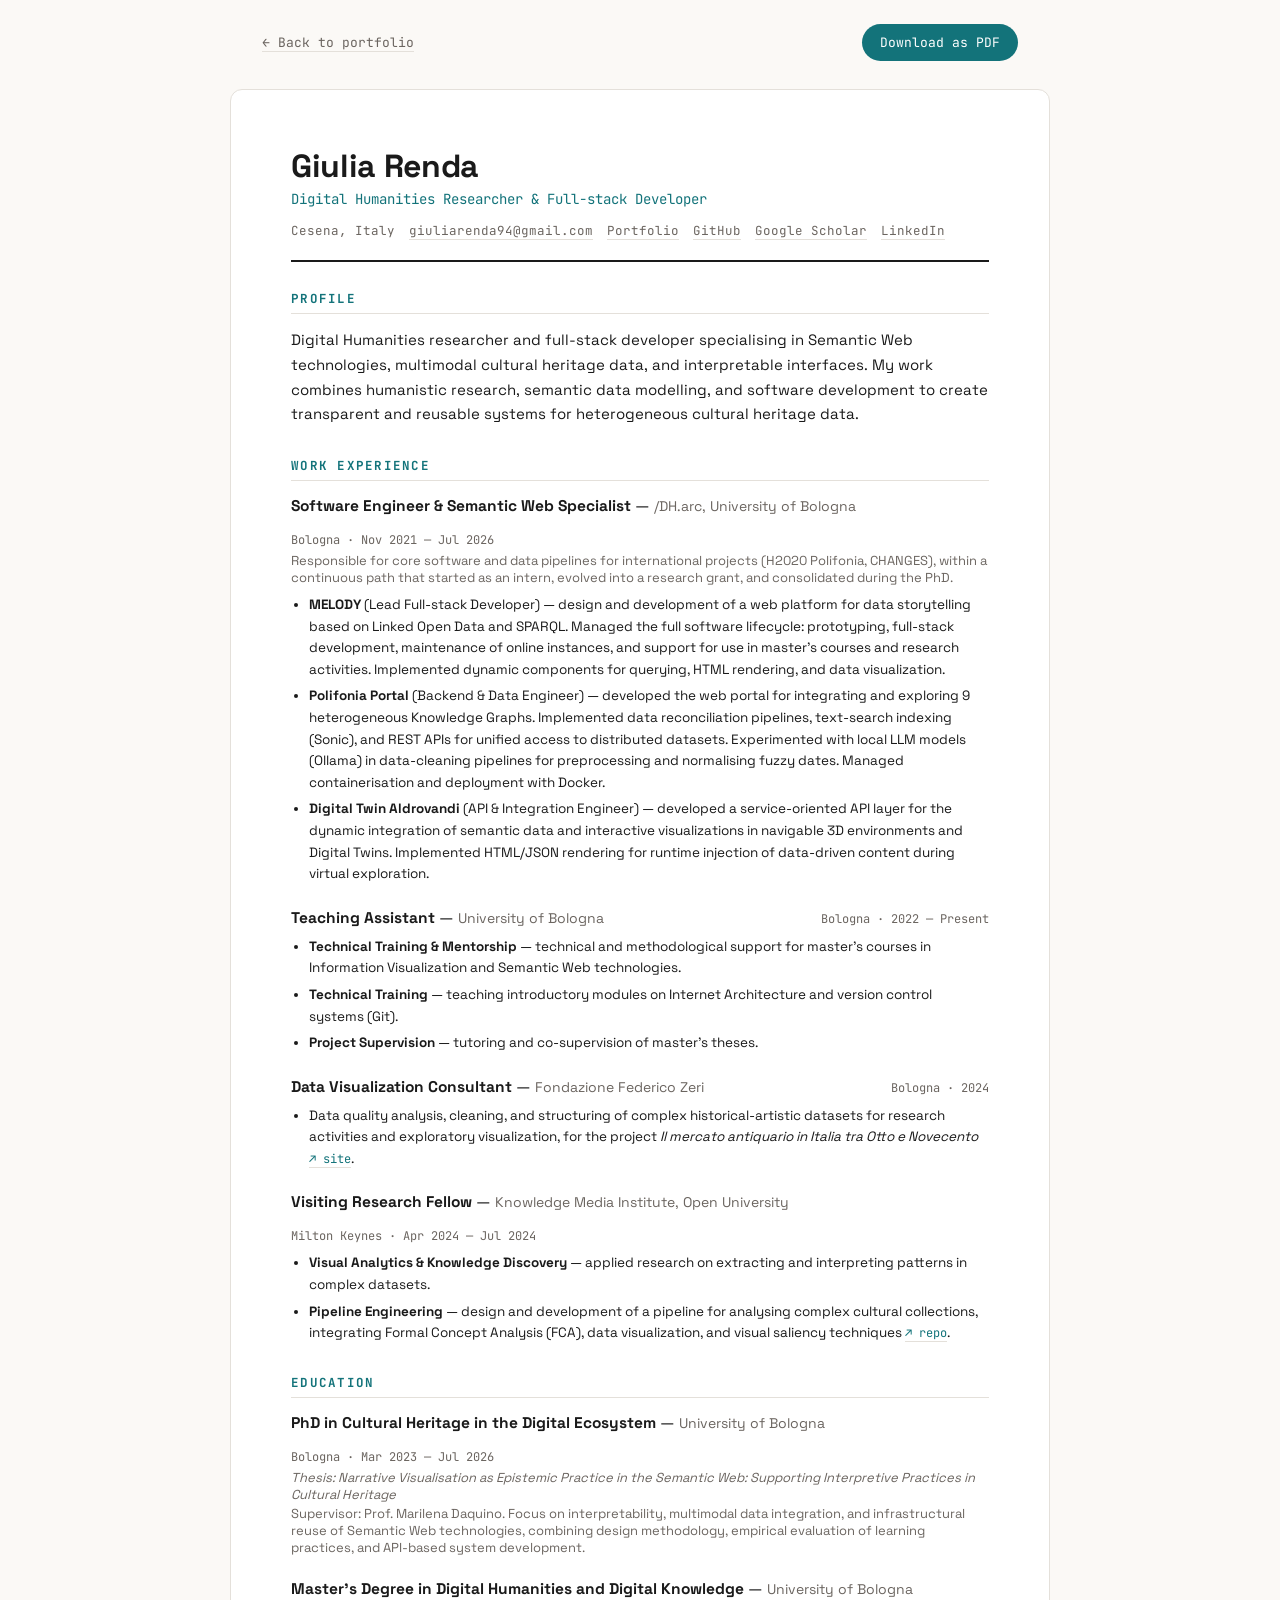
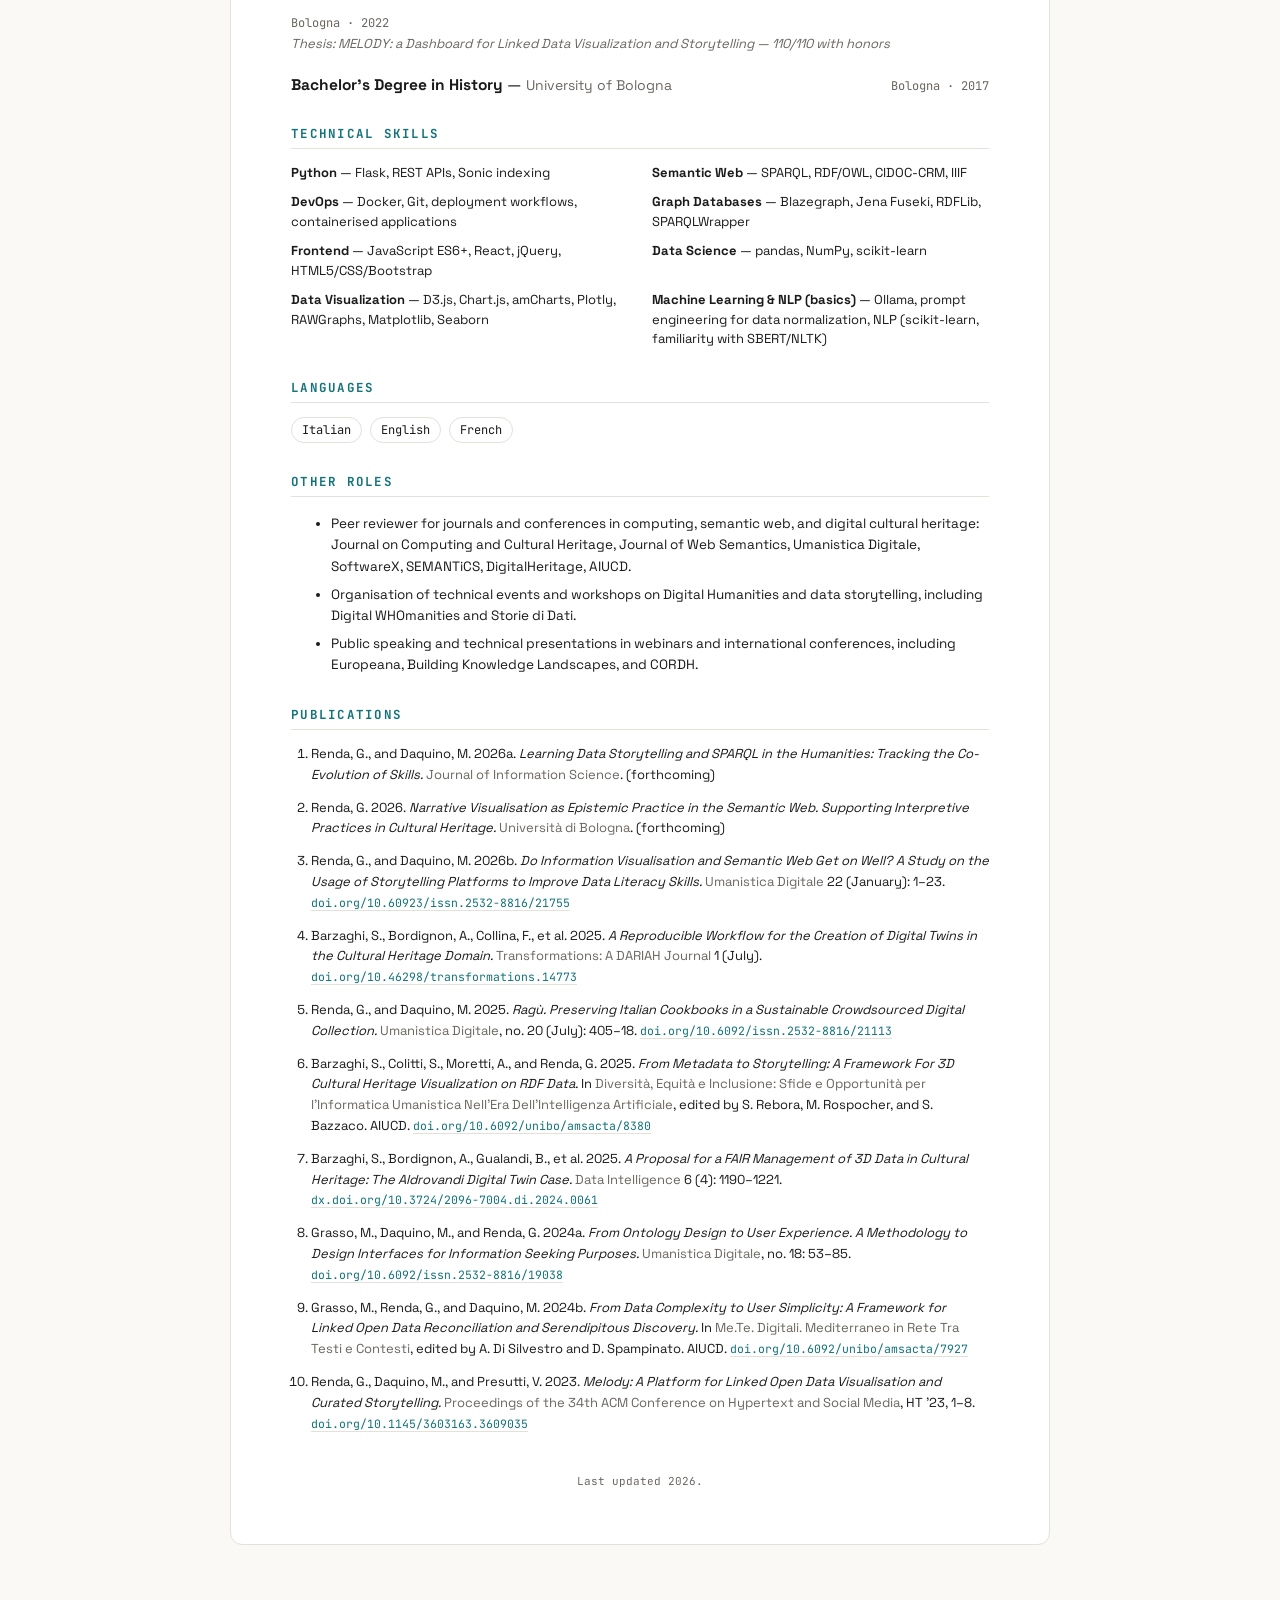
==== commit f59d61d0: "space fix" ====
--- a/cv.html
+++ b/cv.html
@@ -422,7 +422,7 @@
                     <li><b>Project Supervision</b> — tutoring and co-supervision of master's theses.</li>
                 </ul>
             </div>
-            <br>
+
             <div class="entry">
                 <div class="entry-head">
                     <div><span class="entry-role">Data Visualization Consultant</span> — <span
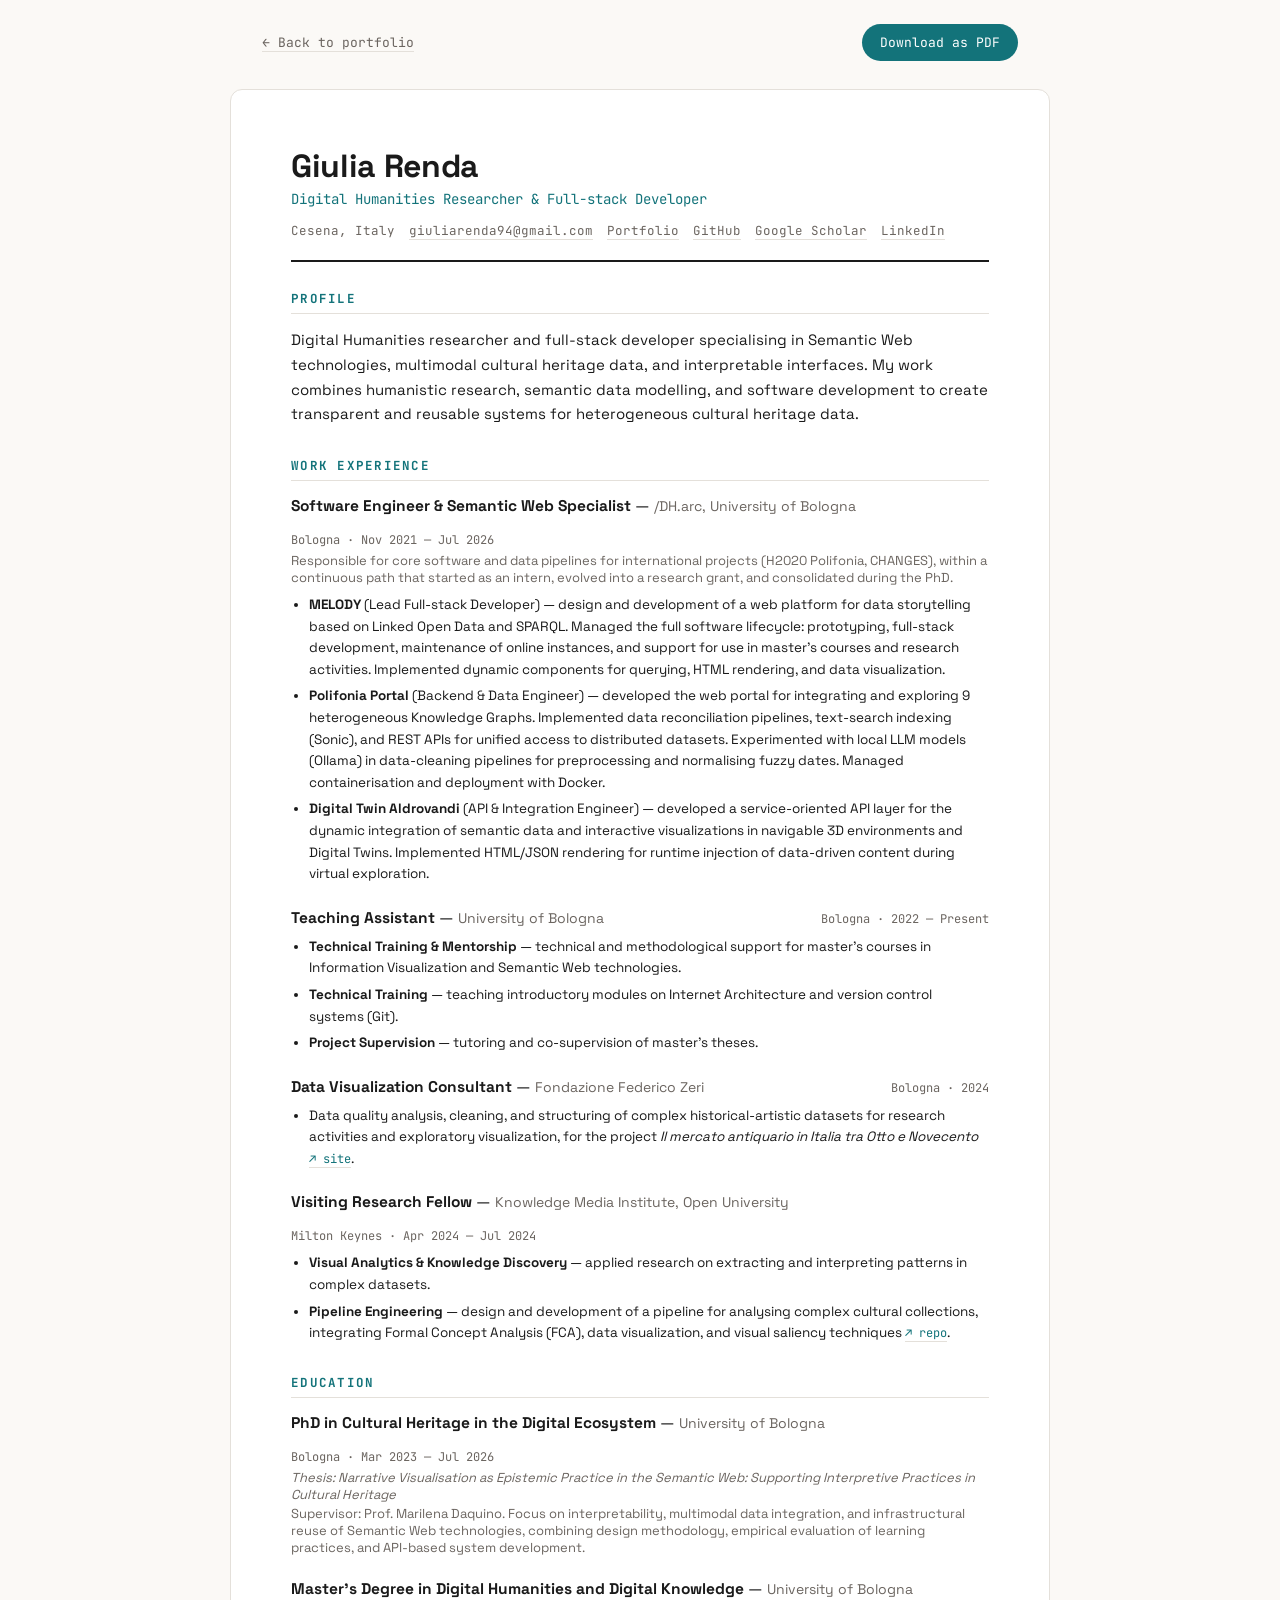
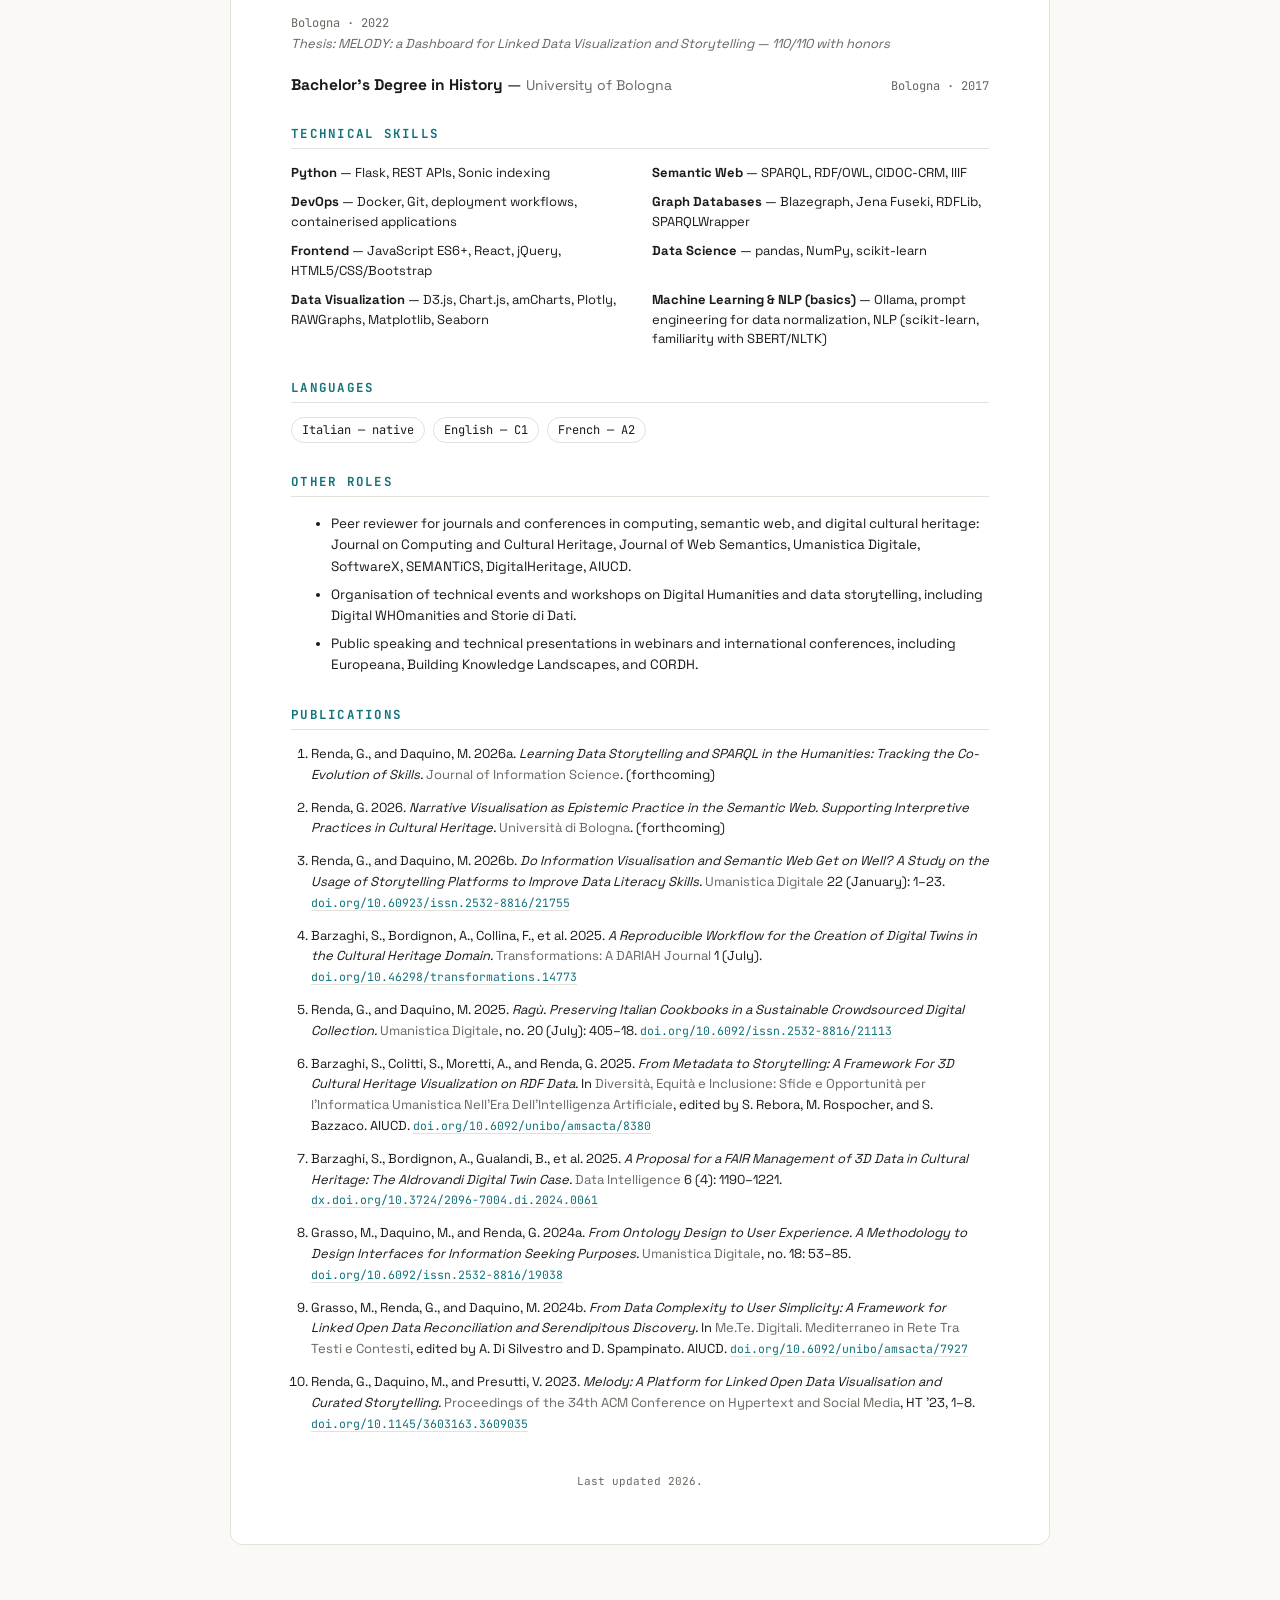
==== commit 192e8292: "languages proficiency levels" ====
--- a/cv.html
+++ b/cv.html
@@ -512,9 +512,9 @@
         <section>
             <h2>Languages</h2>
             <div class="tags">
-                <span class="lang-tag">Italian</span>
-                <span class="lang-tag">English</span>
-                <span class="lang-tag">French</span>
+                <span class="lang-tag">Italian — native</span>
+                <span class="lang-tag">English — C1</span>
+                <span class="lang-tag">French — A2</span>
             </div>
         </section>
 
